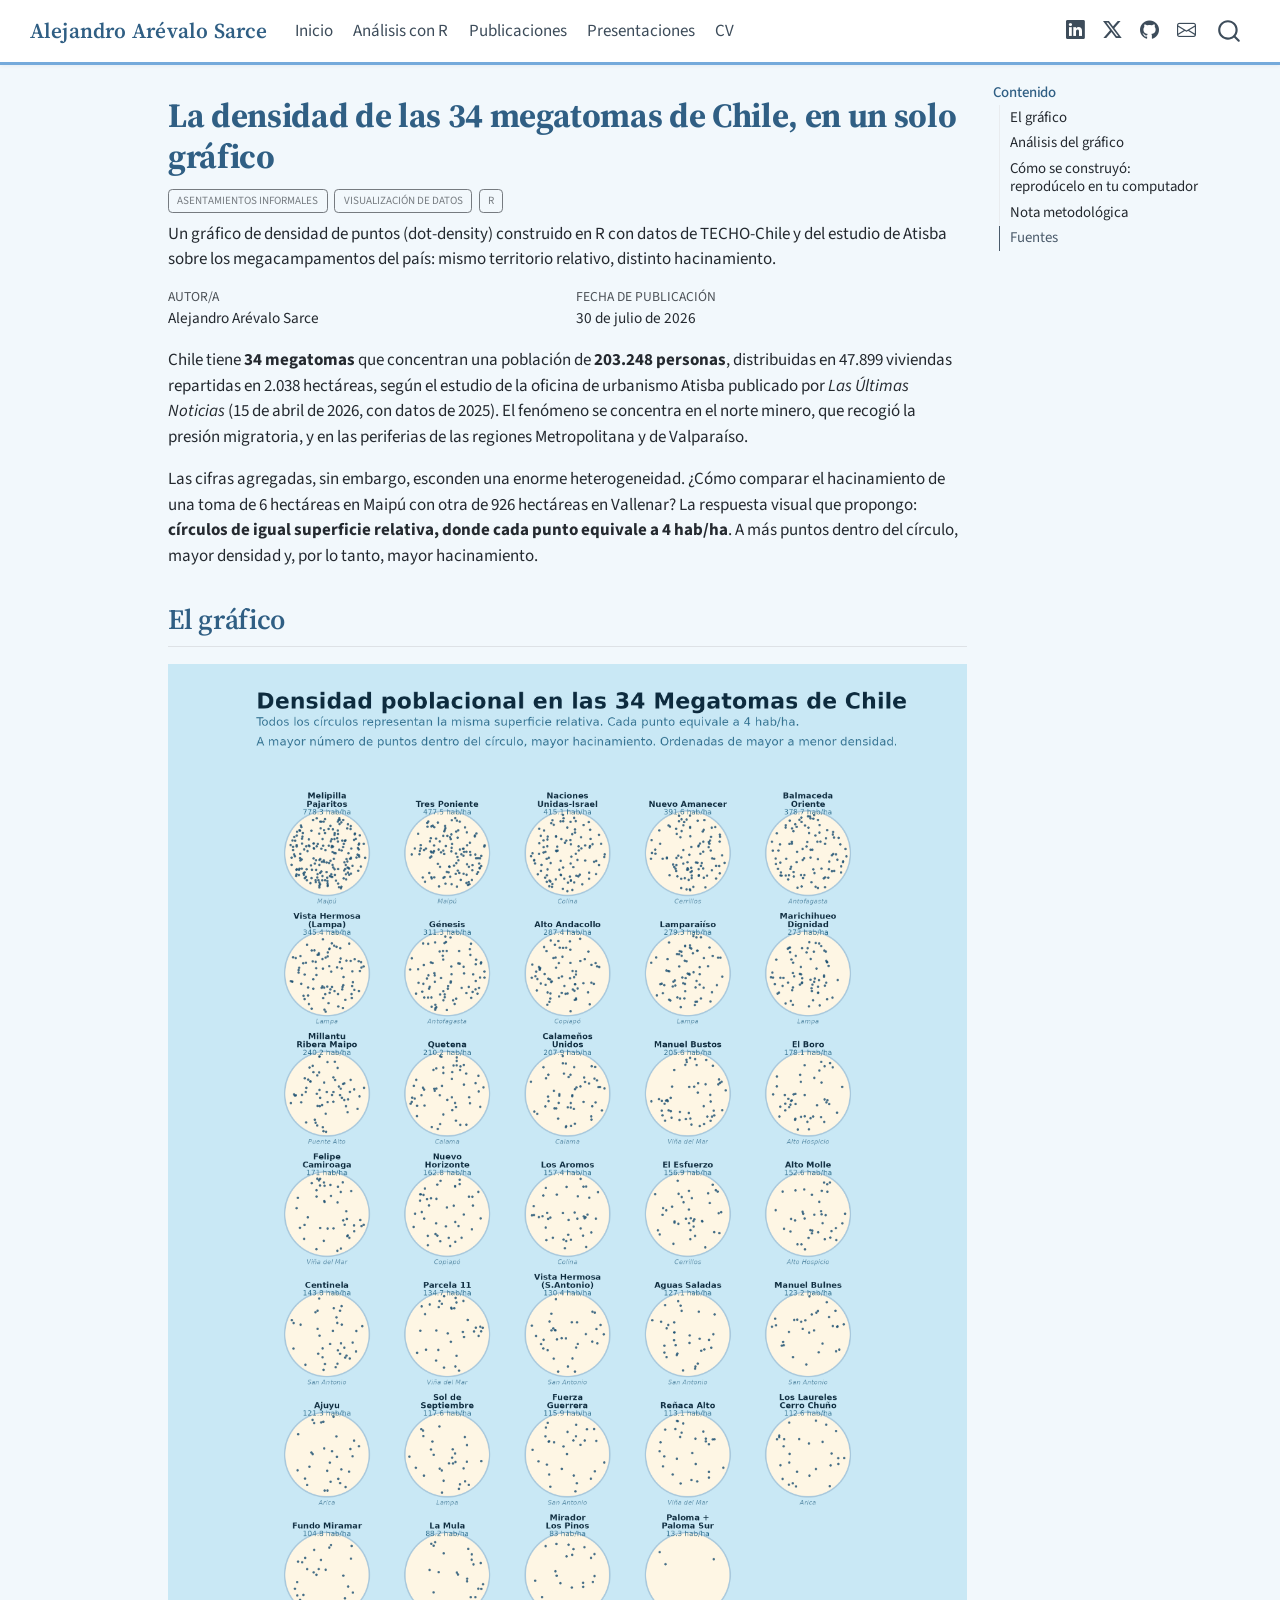
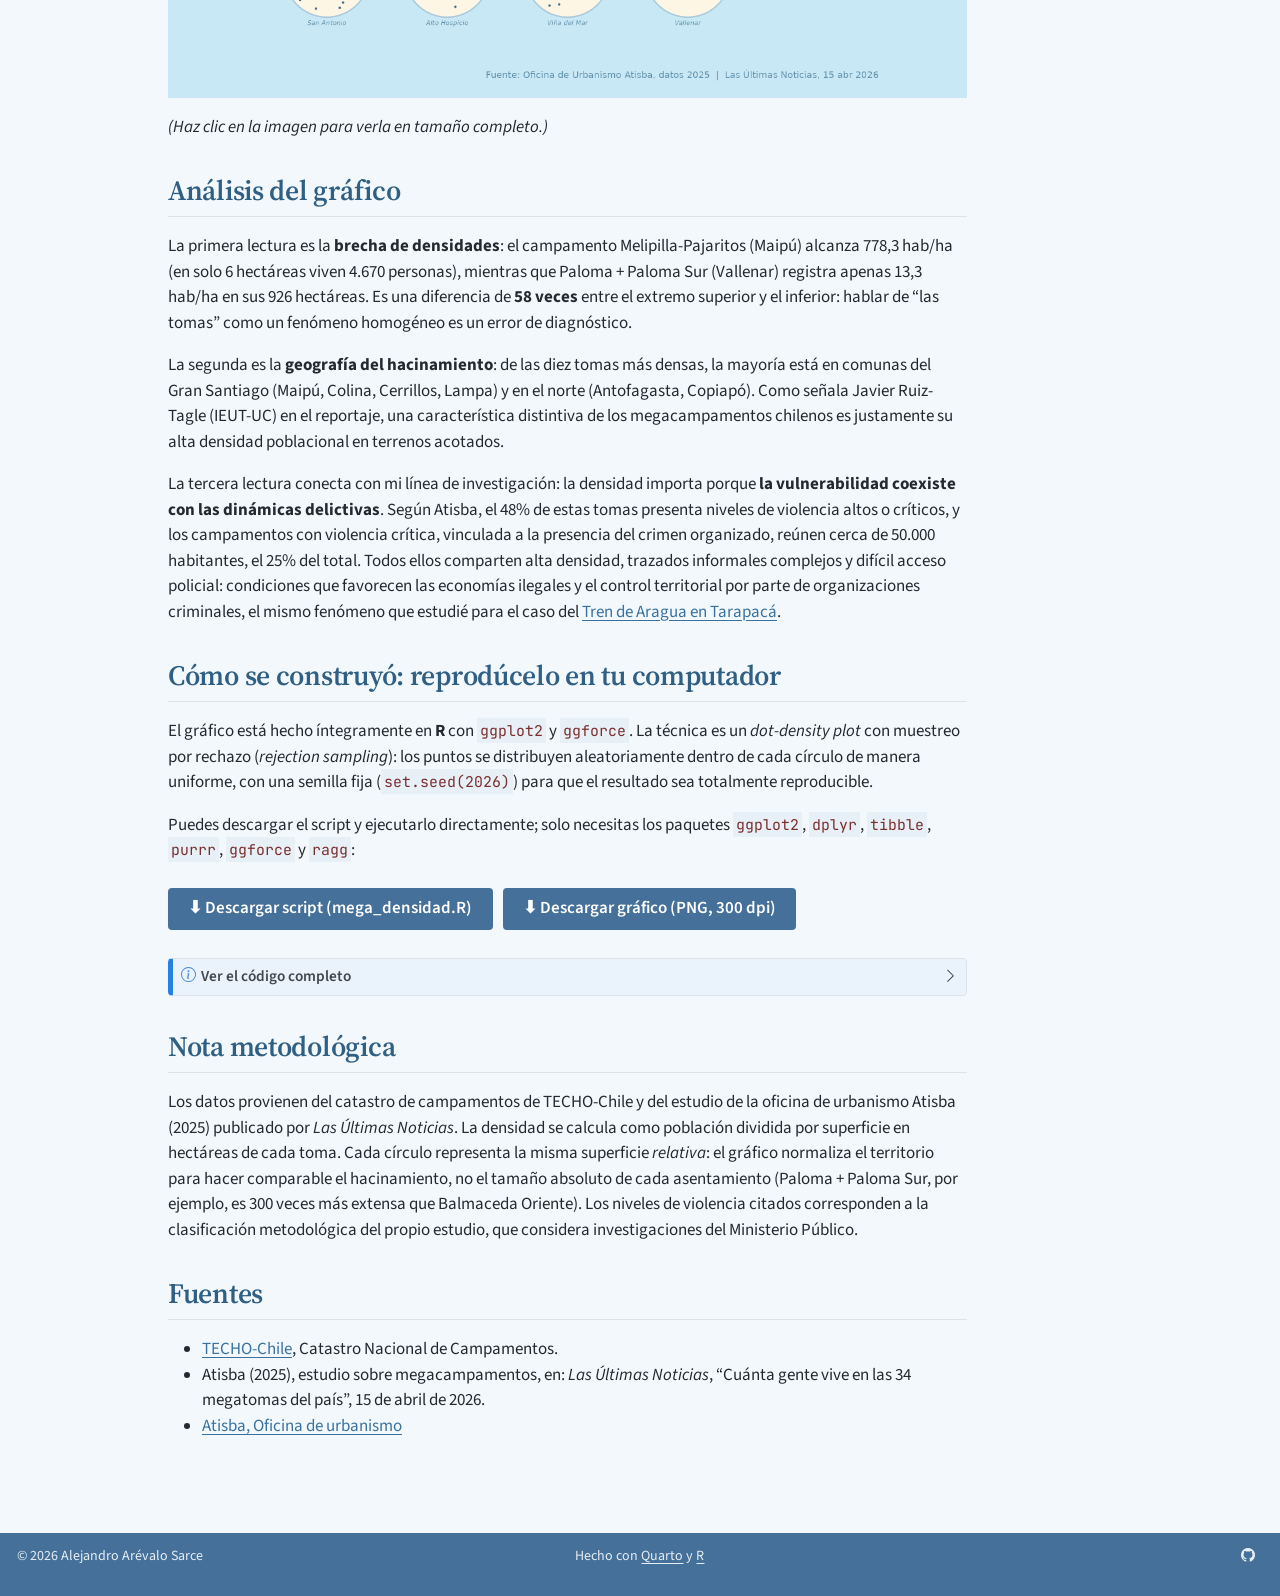
==== docs/posts/2026-07-31-megatomas-densidad/index.html @ c5bceea7 "Initial commit" ====
<!DOCTYPE html>
<html xmlns="http://www.w3.org/1999/xhtml" lang="es" xml:lang="es"><head>

<meta charset="utf-8">
<meta name="generator" content="quarto-1.10.18">

<meta name="viewport" content="width=device-width, initial-scale=1.0, user-scalable=yes">

<meta name="author" content="Alejandro Arévalo Sarce">
<meta name="description" content="Un gráfico de densidad de puntos (dot-density) construido en R con datos de TECHO-Chile y del estudio de Atisba sobre los megacampamentos del país: mismo territorio relativo, distinto hacinamiento.">

<title>La densidad de las 34 megatomas de Chile, en un solo gráfico – Alejandro Arévalo Sarce</title>
<style>
/* Default styles provided by pandoc.
** See https://pandoc.org/MANUAL.html#variables-for-html for config info.
*/
span.smallcaps{font-variant: small-caps;}
div.columns{display: flex; gap: 1.5em;}
div.column{flex: auto;}
@media screen {
div.columns{gap: min(4vw, 1.5em);}
div.column{overflow-x: auto;}
}
div.hanging-indent{margin-left: 1.5em; text-indent: -1.5em;}
ul.task-list{list-style: none;}
ul.task-list li input[type="checkbox"] {
  width: 0.8em;
  margin: 0 0.8em 0.2em -1em; /* quarto-specific, see https://github.com/quarto-dev/quarto-cli/issues/4556 */ 
  vertical-align: middle;
}
/* CSS for syntax highlighting */
html { -webkit-text-size-adjust: 100%; }
pre > code.sourceCode { white-space: pre; position: relative; }
pre > code.sourceCode > span { display: inline-block; line-height: 1.25; }
pre > code.sourceCode > span:empty { height: 1.2em; }
.sourceCode { overflow: visible; }
code.sourceCode > span { color: inherit; text-decoration: inherit; }
div.sourceCode { margin: 1em 0; }
pre.sourceCode { margin: 0; }
@media screen {
div.sourceCode { overflow: auto; }
}
@media print {
pre > code.sourceCode { white-space: pre-wrap; }
pre > code.sourceCode > span { text-indent: -5em; padding-left: 5em; }
}
pre.numberSource code
  { counter-reset: source-line 0; }
pre.numberSource code > span
  { position: relative; left: -4em; counter-increment: source-line; }
pre.numberSource code > span > a:first-child::before
  { content: counter(source-line);
    position: relative; left: -1em; text-align: right; vertical-align: baseline;
    border: none; display: inline-block;
    -webkit-touch-callout: none; -webkit-user-select: none;
    -khtml-user-select: none; -moz-user-select: none;
    -ms-user-select: none; user-select: none;
    padding: 0 4px; width: 4em;
  }
pre.numberSource { margin-left: 3em;  padding-left: 4px; }
div.sourceCode
  {   }
@media screen {
pre > code.sourceCode > span > a:first-child::before { text-decoration: underline; }
}
</style>


<script src="../../site_libs/quarto-nav/quarto-nav.js"></script>
<script src="../../site_libs/clipboard/clipboard.min.js"></script>
<script src="../../site_libs/quarto-search/autocomplete.umd.js"></script>
<script src="../../site_libs/quarto-search/fuse.min.js"></script>
<script src="../../site_libs/quarto-search/quarto-search.js"></script>
<meta name="quarto:offset" content="../../">
<link href="../../profile.png" rel="icon" type="image/png">
<script src="../../site_libs/quarto-html/quarto.js" type="module"></script>
<script src="../../site_libs/quarto-html/tabsets/tabsets.js" type="module"></script>
<script src="../../site_libs/quarto-html/popper.min.js"></script>
<script src="../../site_libs/quarto-html/tippy.umd.min.js"></script>
<script src="../../site_libs/quarto-html/anchor.min.js"></script>
<link href="../../site_libs/quarto-html/tippy.css" rel="stylesheet">
<link href="../../site_libs/quarto-html/quarto-syntax-highlighting-8b944df19906336b90874cc22da10239.css" rel="stylesheet" id="quarto-text-highlighting-styles">
<script src="../../site_libs/bootstrap/bootstrap.min.js"></script>
<link href="../../site_libs/bootstrap/bootstrap-icons.css" rel="stylesheet">
<link href="../../site_libs/bootstrap/bootstrap-7cc94fbbed8f642d326183e3fee0c364.min.css" rel="stylesheet" append-hash="true" id="quarto-bootstrap" data-mode="light">
<script id="quarto-search-options" type="application/json">{
  "location": "navbar",
  "copy-button": false,
  "collapse-after": 3,
  "panel-placement": "end",
  "type": "overlay",
  "limit": 50,
  "keyboard-shortcut": [
    "f",
    "/",
    "s"
  ],
  "show-item-context": false,
  "language": {
    "search-no-results-text": "No se han encontrado resultados",
    "search-matching-documents-text": "documentos encontrados",
    "search-copy-link-title": "Copiar el enlace en la búsqueda",
    "search-hide-matches-text": "Ocultar resultados adicionales",
    "search-more-match-text": "resultado adicional en este documento",
    "search-more-matches-text": "resultados adicionales en este documento",
    "search-clear-button-title": "Borrar",
    "search-text-placeholder": "",
    "search-detached-cancel-button-title": "Cancelar",
    "search-submit-button-title": "Enviar",
    "search-label": "Buscar"
  }
}</script>


</head>

<body class="nav-fixed quarto-light">

<div id="quarto-search-results"></div>
  <header id="quarto-header" class="headroom fixed-top">
    <nav class="navbar navbar-expand-lg " data-bs-theme="dark">
      <div class="navbar-container container-fluid">
      <div class="navbar-brand-container mx-auto">
    <a class="navbar-brand" href="../../index.html">
    <span class="navbar-title">Alejandro Arévalo Sarce</span>
    </a>
  </div>
            <div id="quarto-search" class="" title="Buscar"></div>
          <button class="navbar-toggler" type="button" data-bs-toggle="collapse" data-bs-target="#navbarCollapse" aria-controls="navbarCollapse" role="menu" aria-expanded="false" aria-label="Navegación de palanca" onclick="if (window.quartoToggleHeadroom) { window.quartoToggleHeadroom(); }">
  <span class="navbar-toggler-icon"></span>
</button>
          <div class="collapse navbar-collapse" id="navbarCollapse">
            <ul class="navbar-nav navbar-nav-scroll me-auto">
  <li class="nav-item">
    <a class="nav-link" href="../../index.html"> 
<span class="menu-text">Inicio</span></a>
  </li>  
  <li class="nav-item">
    <a class="nav-link" href="../../analisis.html"> 
<span class="menu-text">Análisis con R</span></a>
  </li>  
  <li class="nav-item">
    <a class="nav-link" href="../../publicaciones.html"> 
<span class="menu-text">Publicaciones</span></a>
  </li>  
  <li class="nav-item">
    <a class="nav-link" href="../../presentaciones.html"> 
<span class="menu-text">Presentaciones</span></a>
  </li>  
  <li class="nav-item">
    <a class="nav-link" href="../../cv.html"> 
<span class="menu-text">CV</span></a>
  </li>  
</ul>
            <ul class="navbar-nav navbar-nav-scroll ms-auto">
  <li class="nav-item compact">
    <a class="nav-link" href="https://www.linkedin.com/in/alejanosi/"> <i class="bi bi-linkedin" role="img" aria-label="LinkedIn">
</i> 
<span class="menu-text"></span></a>
  </li>  
  <li class="nav-item compact">
    <a class="nav-link" href="https://x.com/Alejanosi"> <i class="bi bi-twitter-x" role="img" aria-label="X">
</i> 
<span class="menu-text"></span></a>
  </li>  
  <li class="nav-item compact">
    <a class="nav-link" href="https://github.com/aarevalosarce"> <i class="bi bi-github" role="img" aria-label="GitHub">
</i> 
<span class="menu-text"></span></a>
  </li>  
  <li class="nav-item compact">
    <a class="nav-link" href="mailto:aarevalosarce@gmail.com"> <i class="bi bi-envelope" role="img" aria-label="Correo">
</i> 
<span class="menu-text"></span></a>
  </li>  
</ul>
          </div> <!-- /navcollapse -->
            <div class="quarto-navbar-tools">
</div>
      </div> <!-- /container-fluid -->
    </nav>
</header>
<!-- content -->
<div id="quarto-content" class="quarto-container page-columns page-rows-contents page-layout-article page-navbar">
<!-- sidebar -->
<!-- margin-sidebar -->
    <div id="quarto-margin-sidebar" class="sidebar margin-sidebar">
        <nav id="TOC" role="doc-toc" class="toc-active">
    <h2 id="toc-title">Contenido</h2>
   
  <ul>
  <li><a href="#el-gráfico" id="toc-el-gráfico" class="nav-link active" data-scroll-target="#el-gráfico">El gráfico</a></li>
  <li><a href="#análisis-del-gráfico" id="toc-análisis-del-gráfico" class="nav-link" data-scroll-target="#análisis-del-gráfico">Análisis del gráfico</a></li>
  <li><a href="#cómo-se-construyó-reprodúcelo-en-tu-computador" id="toc-cómo-se-construyó-reprodúcelo-en-tu-computador" class="nav-link" data-scroll-target="#cómo-se-construyó-reprodúcelo-en-tu-computador">Cómo se construyó: reprodúcelo en tu computador</a></li>
  <li><a href="#nota-metodológica" id="toc-nota-metodológica" class="nav-link" data-scroll-target="#nota-metodológica">Nota metodológica</a></li>
  <li><a href="#fuentes" id="toc-fuentes" class="nav-link" data-scroll-target="#fuentes">Fuentes</a></li>
  </ul>
</nav>
    </div>
<!-- main -->
<main class="content" id="quarto-document-content">

<header id="title-block-header" class="quarto-title-block default">
<div class="quarto-title">
<h1 class="title">La densidad de las 34 megatomas de Chile, en un solo gráfico</h1>
  <div class="quarto-categories">
    <div class="quarto-category">asentamientos informales</div>
    <div class="quarto-category">visualización de datos</div>
    <div class="quarto-category">R</div>
  </div>
  </div>

<div>
  <div class="description">
    Un gráfico de densidad de puntos (dot-density) construido en R con datos de TECHO-Chile y del estudio de Atisba sobre los megacampamentos del país: mismo territorio relativo, distinto hacinamiento.
  </div>
</div>


<div class="quarto-title-meta">

    <div>
    <div class="quarto-title-meta-heading">Autor/a</div>
    <div class="quarto-title-meta-contents">
             <p>Alejandro Arévalo Sarce </p>
          </div>
  </div>
    
    <div>
    <div class="quarto-title-meta-heading">Fecha de publicación</div>
    <div class="quarto-title-meta-contents">
      <p class="date">30 de julio de 2026</p>
    </div>
  </div>
  
    
  </div>
  


</header>


<p>Chile tiene <strong>34 megatomas</strong> que concentran una población de <strong>203.248 personas</strong>, distribuidas en 47.899 viviendas repartidas en 2.038 hectáreas, según el estudio de la oficina de urbanismo Atisba publicado por <em>Las Últimas Noticias</em> (15 de abril de 2026, con datos de 2025). El fenómeno se concentra en el norte minero, que recogió la presión migratoria, y en las periferias de las regiones Metropolitana y de Valparaíso.</p>
<p>Las cifras agregadas, sin embargo, esconden una enorme heterogeneidad. ¿Cómo comparar el hacinamiento de una toma de 6 hectáreas en Maipú con otra de 926 hectáreas en Vallenar? La respuesta visual que propongo: <strong>círculos de igual superficie relativa, donde cada punto equivale a 4 hab/ha</strong>. A más puntos dentro del círculo, mayor densidad y, por lo tanto, mayor hacinamiento.</p>
<section id="el-gráfico" class="level2">
<h2 class="anchored" data-anchor-id="el-gráfico">El gráfico</h2>
<p><a href="megatomas_densidad_uniforme.png"><img src="megatomas_densidad_uniforme.png" class="img-fluid" alt="Gráfico de densidad de puntos de las 34 megatomas de Chile, ordenadas de mayor a menor densidad poblacional"></a></p>
<p><em>(Haz clic en la imagen para verla en tamaño completo.)</em></p>
</section>
<section id="análisis-del-gráfico" class="level2">
<h2 class="anchored" data-anchor-id="análisis-del-gráfico">Análisis del gráfico</h2>
<p>La primera lectura es la <strong>brecha de densidades</strong>: el campamento Melipilla-Pajaritos (Maipú) alcanza 778,3 hab/ha (en solo 6 hectáreas viven 4.670 personas), mientras que Paloma + Paloma Sur (Vallenar) registra apenas 13,3 hab/ha en sus 926 hectáreas. Es una diferencia de <strong>58 veces</strong> entre el extremo superior y el inferior: hablar de “las tomas” como un fenómeno homogéneo es un error de diagnóstico.</p>
<p>La segunda es la <strong>geografía del hacinamiento</strong>: de las diez tomas más densas, la mayoría está en comunas del Gran Santiago (Maipú, Colina, Cerrillos, Lampa) y en el norte (Antofagasta, Copiapó). Como señala Javier Ruiz-Tagle (IEUT-UC) en el reportaje, una característica distintiva de los megacampamentos chilenos es justamente su alta densidad poblacional en terrenos acotados.</p>
<p>La tercera lectura conecta con mi línea de investigación: la densidad importa porque <strong>la vulnerabilidad coexiste con las dinámicas delictivas</strong>. Según Atisba, el 48% de estas tomas presenta niveles de violencia altos o críticos, y los campamentos con violencia crítica, vinculada a la presencia del crimen organizado, reúnen cerca de 50.000 habitantes, el 25% del total. Todos ellos comparten alta densidad, trazados informales complejos y difícil acceso policial: condiciones que favorecen las economías ilegales y el control territorial por parte de organizaciones criminales, el mismo fenómeno que estudié para el caso del <a href="../../publicaciones.html">Tren de Aragua en Tarapacá</a>.</p>
</section>
<section id="cómo-se-construyó-reprodúcelo-en-tu-computador" class="level2">
<h2 class="anchored" data-anchor-id="cómo-se-construyó-reprodúcelo-en-tu-computador">Cómo se construyó: reprodúcelo en tu computador</h2>
<p>El gráfico está hecho íntegramente en <strong>R</strong> con <code>ggplot2</code> y <code>ggforce</code>. La técnica es un <em>dot-density plot</em> con muestreo por rechazo (<em>rejection sampling</em>): los puntos se distribuyen aleatoriamente dentro de cada círculo de manera uniforme, con una semilla fija (<code>set.seed(2026)</code>) para que el resultado sea totalmente reproducible.</p>
<p>Puedes descargar el script y ejecutarlo directamente; solo necesitas los paquetes <code>ggplot2</code>, <code>dplyr</code>, <code>tibble</code>, <code>purrr</code>, <code>ggforce</code> y <code>ragg</code>:</p>
<p><a class="btn-descarga" href="mega_densidad.R" download="">⬇ Descargar script (mega_densidad.R)</a> <a class="btn-descarga" href="megatomas_densidad_uniforme.png" download="">⬇ Descargar gráfico (PNG, 300 dpi)</a></p>
<div class="callout callout-style-default callout-note callout-titled" title="Ver el código completo">
<div class="callout-header d-flex align-content-center collapsed" data-bs-toggle="collapse" data-bs-target=".callout-1-contents" aria-controls="callout-1" aria-expanded="false" aria-label="Toggle callout">
<div class="callout-icon-container">
<i class="callout-icon"></i>
</div>
<div class="callout-title-container flex-fill">
<span class="screen-reader-only">Nota</span>Ver el código completo
</div>
<div class="callout-btn-toggle d-inline-block border-0 py-1 ps-1 pe-0 float-end"><i class="callout-toggle"></i></div>
</div>
<div id="callout-1" class="callout-1-contents callout-collapse collapse">
<div class="callout-body-container callout-body">
<div class="code-copy-outer-scaffold"><div class="sourceCode" id="cb1"><pre class="sourceCode r code-with-copy"><code class="sourceCode r"><span id="cb1-1"><a href="#cb1-1" aria-hidden="true" tabindex="-1"></a><span class="fu">suppressPackageStartupMessages</span>({</span>
<span id="cb1-2"><a href="#cb1-2" aria-hidden="true" tabindex="-1"></a>  <span class="fu">library</span>(ggplot2)</span>
<span id="cb1-3"><a href="#cb1-3" aria-hidden="true" tabindex="-1"></a>  <span class="fu">library</span>(dplyr)</span>
<span id="cb1-4"><a href="#cb1-4" aria-hidden="true" tabindex="-1"></a>  <span class="fu">library</span>(tibble)</span>
<span id="cb1-5"><a href="#cb1-5" aria-hidden="true" tabindex="-1"></a>  <span class="fu">library</span>(purrr)</span>
<span id="cb1-6"><a href="#cb1-6" aria-hidden="true" tabindex="-1"></a>  <span class="fu">library</span>(ggforce)</span>
<span id="cb1-7"><a href="#cb1-7" aria-hidden="true" tabindex="-1"></a>  <span class="fu">library</span>(ragg)</span>
<span id="cb1-8"><a href="#cb1-8" aria-hidden="true" tabindex="-1"></a>})</span>
<span id="cb1-9"><a href="#cb1-9" aria-hidden="true" tabindex="-1"></a></span>
<span id="cb1-10"><a href="#cb1-10" aria-hidden="true" tabindex="-1"></a><span class="co"># ═══════════════════════════════════════════════════════════════</span></span>
<span id="cb1-11"><a href="#cb1-11" aria-hidden="true" tabindex="-1"></a><span class="co">#  DATOS</span></span>
<span id="cb1-12"><a href="#cb1-12" aria-hidden="true" tabindex="-1"></a><span class="co"># ═══════════════════════════════════════════════════════════════</span></span>
<span id="cb1-13"><a href="#cb1-13" aria-hidden="true" tabindex="-1"></a>tomas <span class="ot">&lt;-</span> <span class="fu">tibble</span>(</span>
<span id="cb1-14"><a href="#cb1-14" aria-hidden="true" tabindex="-1"></a>  <span class="at">toma =</span> <span class="fu">c</span>(</span>
<span id="cb1-15"><a href="#cb1-15" aria-hidden="true" tabindex="-1"></a>    <span class="st">"Los Laureles</span><span class="sc">\n</span><span class="st">Cerro Chuño"</span>, <span class="st">"Ajuyu"</span>,</span>
<span id="cb1-16"><a href="#cb1-16" aria-hidden="true" tabindex="-1"></a>    <span class="st">"Alto Molle"</span>, <span class="st">"La Mula"</span>, <span class="st">"El Boro"</span>,</span>
<span id="cb1-17"><a href="#cb1-17" aria-hidden="true" tabindex="-1"></a>    <span class="st">"Génesis"</span>, <span class="st">"Balmaceda</span><span class="sc">\n</span><span class="st">Oriente"</span>,</span>
<span id="cb1-18"><a href="#cb1-18" aria-hidden="true" tabindex="-1"></a>    <span class="st">"Quetena"</span>, <span class="st">"Calameños</span><span class="sc">\n</span><span class="st">Unidos"</span>,</span>
<span id="cb1-19"><a href="#cb1-19" aria-hidden="true" tabindex="-1"></a>    <span class="st">"Alto Andacollo"</span>, <span class="st">"Nuevo</span><span class="sc">\n</span><span class="st">Horizonte"</span>,</span>
<span id="cb1-20"><a href="#cb1-20" aria-hidden="true" tabindex="-1"></a>    <span class="st">"Paloma +</span><span class="sc">\n</span><span class="st">Paloma Sur"</span>,</span>
<span id="cb1-21"><a href="#cb1-21" aria-hidden="true" tabindex="-1"></a>    <span class="st">"Centinela"</span>, <span class="st">"Aguas Saladas"</span>, <span class="st">"Fuerza</span><span class="sc">\n</span><span class="st">Guerrera"</span>,</span>
<span id="cb1-22"><a href="#cb1-22" aria-hidden="true" tabindex="-1"></a>    <span class="st">"Manuel Bulnes"</span>, <span class="st">"Vista Hermosa</span><span class="sc">\n</span><span class="st">(S.Antonio)"</span>, <span class="st">"Fundo Miramar"</span>,</span>
<span id="cb1-23"><a href="#cb1-23" aria-hidden="true" tabindex="-1"></a>    <span class="st">"Nuevo Amanecer"</span>, <span class="st">"El Esfuerzo"</span>,</span>
<span id="cb1-24"><a href="#cb1-24" aria-hidden="true" tabindex="-1"></a>    <span class="st">"Naciones</span><span class="sc">\n</span><span class="st">Unidas-Israel"</span>, <span class="st">"Los Aromos"</span>,</span>
<span id="cb1-25"><a href="#cb1-25" aria-hidden="true" tabindex="-1"></a>    <span class="st">"Marichihueo</span><span class="sc">\n</span><span class="st">Dignidad"</span>, <span class="st">"Sol de</span><span class="sc">\n</span><span class="st">Septiembre"</span>,</span>
<span id="cb1-26"><a href="#cb1-26" aria-hidden="true" tabindex="-1"></a>    <span class="st">"Lamparaiíso"</span>, <span class="st">"Vista Hermosa</span><span class="sc">\n</span><span class="st">(Lampa)"</span>,</span>
<span id="cb1-27"><a href="#cb1-27" aria-hidden="true" tabindex="-1"></a>    <span class="st">"Melipilla</span><span class="sc">\n</span><span class="st">Pajaritos"</span>, <span class="st">"Tres Poniente"</span>,</span>
<span id="cb1-28"><a href="#cb1-28" aria-hidden="true" tabindex="-1"></a>    <span class="st">"Millantu</span><span class="sc">\n</span><span class="st">Ribera Maipo"</span>,</span>
<span id="cb1-29"><a href="#cb1-29" aria-hidden="true" tabindex="-1"></a>    <span class="st">"Manuel Bustos"</span>, <span class="st">"Felipe</span><span class="sc">\n</span><span class="st">Camiroaga"</span>,</span>
<span id="cb1-30"><a href="#cb1-30" aria-hidden="true" tabindex="-1"></a>    <span class="st">"Reñaca Alto"</span>, <span class="st">"Parcela 11"</span>, <span class="st">"Mirador</span><span class="sc">\n</span><span class="st">Los Pinos"</span></span>
<span id="cb1-31"><a href="#cb1-31" aria-hidden="true" tabindex="-1"></a>  ),</span>
<span id="cb1-32"><a href="#cb1-32" aria-hidden="true" tabindex="-1"></a>  <span class="at">comuna =</span> <span class="fu">c</span>(</span>
<span id="cb1-33"><a href="#cb1-33" aria-hidden="true" tabindex="-1"></a>    <span class="st">"Arica"</span>,<span class="st">"Arica"</span>,</span>
<span id="cb1-34"><a href="#cb1-34" aria-hidden="true" tabindex="-1"></a>    <span class="st">"Alto Hospicio"</span>,<span class="st">"Alto Hospicio"</span>,<span class="st">"Alto Hospicio"</span>,</span>
<span id="cb1-35"><a href="#cb1-35" aria-hidden="true" tabindex="-1"></a>    <span class="st">"Antofagasta"</span>,<span class="st">"Antofagasta"</span>,</span>
<span id="cb1-36"><a href="#cb1-36" aria-hidden="true" tabindex="-1"></a>    <span class="st">"Calama"</span>,<span class="st">"Calama"</span>,</span>
<span id="cb1-37"><a href="#cb1-37" aria-hidden="true" tabindex="-1"></a>    <span class="st">"Copiapó"</span>,<span class="st">"Copiapó"</span>,</span>
<span id="cb1-38"><a href="#cb1-38" aria-hidden="true" tabindex="-1"></a>    <span class="st">"Vallenar"</span>,</span>
<span id="cb1-39"><a href="#cb1-39" aria-hidden="true" tabindex="-1"></a>    <span class="st">"San Antonio"</span>,<span class="st">"San Antonio"</span>,<span class="st">"San Antonio"</span>,</span>
<span id="cb1-40"><a href="#cb1-40" aria-hidden="true" tabindex="-1"></a>    <span class="st">"San Antonio"</span>,<span class="st">"San Antonio"</span>,<span class="st">"San Antonio"</span>,</span>
<span id="cb1-41"><a href="#cb1-41" aria-hidden="true" tabindex="-1"></a>    <span class="st">"Cerrillos"</span>,<span class="st">"Cerrillos"</span>,</span>
<span id="cb1-42"><a href="#cb1-42" aria-hidden="true" tabindex="-1"></a>    <span class="st">"Colina"</span>,<span class="st">"Colina"</span>,</span>
<span id="cb1-43"><a href="#cb1-43" aria-hidden="true" tabindex="-1"></a>    <span class="st">"Lampa"</span>,<span class="st">"Lampa"</span>,<span class="st">"Lampa"</span>,<span class="st">"Lampa"</span>,</span>
<span id="cb1-44"><a href="#cb1-44" aria-hidden="true" tabindex="-1"></a>    <span class="st">"Maipú"</span>,<span class="st">"Maipú"</span>,</span>
<span id="cb1-45"><a href="#cb1-45" aria-hidden="true" tabindex="-1"></a>    <span class="st">"Puente Alto"</span>,</span>
<span id="cb1-46"><a href="#cb1-46" aria-hidden="true" tabindex="-1"></a>    <span class="st">"Viña del Mar"</span>,<span class="st">"Viña del Mar"</span>,</span>
<span id="cb1-47"><a href="#cb1-47" aria-hidden="true" tabindex="-1"></a>    <span class="st">"Viña del Mar"</span>,<span class="st">"Viña del Mar"</span>,<span class="st">"Viña del Mar"</span></span>
<span id="cb1-48"><a href="#cb1-48" aria-hidden="true" tabindex="-1"></a>  ),</span>
<span id="cb1-49"><a href="#cb1-49" aria-hidden="true" tabindex="-1"></a>  <span class="at">superficie_ha =</span> <span class="fu">c</span>(</span>
<span id="cb1-50"><a href="#cb1-50" aria-hidden="true" tabindex="-1"></a>    <span class="dv">59</span>,<span class="dv">46</span>,<span class="dv">129</span>,<span class="dv">85</span>,<span class="dv">80</span>,<span class="dv">6</span>,<span class="dv">3</span>,<span class="dv">18</span>,<span class="dv">13</span>,<span class="dv">47</span>,<span class="dv">15</span>,<span class="dv">926</span>,</span>
<span id="cb1-51"><a href="#cb1-51" aria-hidden="true" tabindex="-1"></a>    <span class="dv">73</span>,<span class="dv">35</span>,<span class="dv">9</span>,<span class="dv">15</span>,<span class="dv">42</span>,<span class="dv">55</span>,<span class="dv">20</span>,<span class="dv">15</span>,<span class="dv">17</span>,<span class="dv">19</span>,</span>
<span id="cb1-52"><a href="#cb1-52" aria-hidden="true" tabindex="-1"></a>    <span class="dv">30</span>,<span class="dv">62</span>,<span class="dv">20</span>,<span class="dv">12</span>,<span class="dv">6</span>,<span class="dv">6</span>,<span class="dv">42</span>,</span>
<span id="cb1-53"><a href="#cb1-53" aria-hidden="true" tabindex="-1"></a>    <span class="dv">37</span>,<span class="dv">25</span>,<span class="dv">27</span>,<span class="dv">22</span>,<span class="dv">22</span></span>
<span id="cb1-54"><a href="#cb1-54" aria-hidden="true" tabindex="-1"></a>  ),</span>
<span id="cb1-55"><a href="#cb1-55" aria-hidden="true" tabindex="-1"></a>  <span class="at">poblacion =</span> <span class="fu">c</span>(</span>
<span id="cb1-56"><a href="#cb1-56" aria-hidden="true" tabindex="-1"></a>    <span class="dv">6646</span>,<span class="dv">5581</span>,<span class="dv">19681</span>,<span class="dv">7497</span>,<span class="dv">14247</span>,<span class="dv">1868</span>,<span class="dv">1136</span>,<span class="dv">3784</span>,<span class="dv">2703</span>,<span class="dv">13506</span>,<span class="dv">2442</span>,<span class="dv">12287</span>,</span>
<span id="cb1-57"><a href="#cb1-57" aria-hidden="true" tabindex="-1"></a>    <span class="dv">10496</span>,<span class="dv">4448</span>,<span class="dv">1043</span>,<span class="dv">1848</span>,<span class="dv">5478</span>,<span class="dv">5762</span>,<span class="dv">7833</span>,<span class="dv">2354</span>,<span class="dv">7056</span>,<span class="dv">2990</span>,</span>
<span id="cb1-58"><a href="#cb1-58" aria-hidden="true" tabindex="-1"></a>    <span class="dv">8189</span>,<span class="dv">7291</span>,<span class="dv">5586</span>,<span class="dv">4145</span>,<span class="dv">4670</span>,<span class="dv">2865</span>,<span class="dv">10089</span>,</span>
<span id="cb1-59"><a href="#cb1-59" aria-hidden="true" tabindex="-1"></a>    <span class="dv">7608</span>,<span class="dv">4275</span>,<span class="dv">3054</span>,<span class="dv">2963</span>,<span class="dv">1827</span></span>
<span id="cb1-60"><a href="#cb1-60" aria-hidden="true" tabindex="-1"></a>  )</span>
<span id="cb1-61"><a href="#cb1-61" aria-hidden="true" tabindex="-1"></a>)</span>
<span id="cb1-62"><a href="#cb1-62" aria-hidden="true" tabindex="-1"></a></span>
<span id="cb1-63"><a href="#cb1-63" aria-hidden="true" tabindex="-1"></a><span class="co"># ═══════════════════════════════════════════════════════════════</span></span>
<span id="cb1-64"><a href="#cb1-64" aria-hidden="true" tabindex="-1"></a><span class="co">#  CÁLCULOS</span></span>
<span id="cb1-65"><a href="#cb1-65" aria-hidden="true" tabindex="-1"></a><span class="co">#  Todos los círculos tienen el MISMO radio (R_FIXED).</span></span>
<span id="cb1-66"><a href="#cb1-66" aria-hidden="true" tabindex="-1"></a><span class="co">#  Los puntos dentro codifican la densidad: 1 punto = SCALE hab/ha</span></span>
<span id="cb1-67"><a href="#cb1-67" aria-hidden="true" tabindex="-1"></a><span class="co"># ═══════════════════════════════════════════════════════════════</span></span>
<span id="cb1-68"><a href="#cb1-68" aria-hidden="true" tabindex="-1"></a>R_FIXED  <span class="ot">&lt;-</span> <span class="fl">3.8</span>    <span class="co"># radio idéntico para todas las tomas</span></span>
<span id="cb1-69"><a href="#cb1-69" aria-hidden="true" tabindex="-1"></a>SPACING  <span class="ot">&lt;-</span> <span class="fl">10.8</span>   <span class="co"># separación entre centros</span></span>
<span id="cb1-70"><a href="#cb1-70" aria-hidden="true" tabindex="-1"></a>N_COLS   <span class="ot">&lt;-</span> <span class="dv">5</span></span>
<span id="cb1-71"><a href="#cb1-71" aria-hidden="true" tabindex="-1"></a>SCALE    <span class="ot">&lt;-</span> <span class="dv">4</span>      <span class="co"># 1 punto = 4 hab/ha  → máx ~95 puntos, mín ~3</span></span>
<span id="cb1-72"><a href="#cb1-72" aria-hidden="true" tabindex="-1"></a></span>
<span id="cb1-73"><a href="#cb1-73" aria-hidden="true" tabindex="-1"></a>tomas <span class="ot">&lt;-</span> tomas <span class="sc">%&gt;%</span></span>
<span id="cb1-74"><a href="#cb1-74" aria-hidden="true" tabindex="-1"></a>  <span class="fu">mutate</span>(</span>
<span id="cb1-75"><a href="#cb1-75" aria-hidden="true" tabindex="-1"></a>    <span class="at">densidad =</span> <span class="fu">round</span>(poblacion <span class="sc">/</span> superficie_ha, <span class="dv">1</span>),</span>
<span id="cb1-76"><a href="#cb1-76" aria-hidden="true" tabindex="-1"></a>    <span class="at">n_dots   =</span> <span class="fu">pmax</span>(<span class="dv">1</span>L, <span class="fu">round</span>(densidad <span class="sc">/</span> SCALE))</span>
<span id="cb1-77"><a href="#cb1-77" aria-hidden="true" tabindex="-1"></a>  ) <span class="sc">%&gt;%</span></span>
<span id="cb1-78"><a href="#cb1-78" aria-hidden="true" tabindex="-1"></a>  <span class="fu">arrange</span>(<span class="fu">desc</span>(densidad)) <span class="sc">%&gt;%</span></span>
<span id="cb1-79"><a href="#cb1-79" aria-hidden="true" tabindex="-1"></a>  <span class="fu">mutate</span>(</span>
<span id="cb1-80"><a href="#cb1-80" aria-hidden="true" tabindex="-1"></a>    <span class="at">idx =</span> <span class="fu">row_number</span>() <span class="sc">-</span> <span class="dv">1</span>L,</span>
<span id="cb1-81"><a href="#cb1-81" aria-hidden="true" tabindex="-1"></a>    <span class="at">cx  =</span> (idx <span class="sc">%%</span> N_COLS) <span class="sc">*</span> SPACING,</span>
<span id="cb1-82"><a href="#cb1-82" aria-hidden="true" tabindex="-1"></a>    <span class="at">cy  =</span> <span class="sc">-</span>(idx <span class="sc">%/%</span> N_COLS) <span class="sc">*</span> SPACING</span>
<span id="cb1-83"><a href="#cb1-83" aria-hidden="true" tabindex="-1"></a>  )</span>
<span id="cb1-84"><a href="#cb1-84" aria-hidden="true" tabindex="-1"></a></span>
<span id="cb1-85"><a href="#cb1-85" aria-hidden="true" tabindex="-1"></a><span class="co"># ═══════════════════════════════════════════════════════════════</span></span>
<span id="cb1-86"><a href="#cb1-86" aria-hidden="true" tabindex="-1"></a><span class="co">#  PUNTOS - rejection sampling uniforme</span></span>
<span id="cb1-87"><a href="#cb1-87" aria-hidden="true" tabindex="-1"></a><span class="co"># ═══════════════════════════════════════════════════════════════</span></span>
<span id="cb1-88"><a href="#cb1-88" aria-hidden="true" tabindex="-1"></a><span class="fu">set.seed</span>(<span class="dv">2026</span>)</span>
<span id="cb1-89"><a href="#cb1-89" aria-hidden="true" tabindex="-1"></a></span>
<span id="cb1-90"><a href="#cb1-90" aria-hidden="true" tabindex="-1"></a>pts_circulo <span class="ot">&lt;-</span> <span class="cf">function</span>(n, cx, cy, r, <span class="at">shrink =</span> <span class="fl">0.91</span>) {</span>
<span id="cb1-91"><a href="#cb1-91" aria-hidden="true" tabindex="-1"></a>  buf <span class="ot">&lt;-</span> <span class="fu">matrix</span>(<span class="at">nrow =</span> <span class="dv">0</span>L, <span class="at">ncol =</span> <span class="dv">2</span>)</span>
<span id="cb1-92"><a href="#cb1-92" aria-hidden="true" tabindex="-1"></a>  lim <span class="ot">&lt;-</span> r <span class="sc">*</span> shrink</span>
<span id="cb1-93"><a href="#cb1-93" aria-hidden="true" tabindex="-1"></a>  <span class="cf">while</span> (<span class="fu">nrow</span>(buf) <span class="sc">&lt;</span> n) {</span>
<span id="cb1-94"><a href="#cb1-94" aria-hidden="true" tabindex="-1"></a>    px <span class="ot">&lt;-</span> <span class="fu">runif</span>(n <span class="sc">*</span> <span class="dv">6</span>L, cx <span class="sc">-</span> r, cx <span class="sc">+</span> r)</span>
<span id="cb1-95"><a href="#cb1-95" aria-hidden="true" tabindex="-1"></a>    py <span class="ot">&lt;-</span> <span class="fu">runif</span>(n <span class="sc">*</span> <span class="dv">6</span>L, cy <span class="sc">-</span> r, cy <span class="sc">+</span> r)</span>
<span id="cb1-96"><a href="#cb1-96" aria-hidden="true" tabindex="-1"></a>    ok <span class="ot">&lt;-</span> (px <span class="sc">-</span> cx)<span class="sc">^</span><span class="dv">2</span> <span class="sc">+</span> (py <span class="sc">-</span> cy)<span class="sc">^</span><span class="dv">2</span> <span class="sc">&lt;=</span> lim<span class="sc">^</span><span class="dv">2</span></span>
<span id="cb1-97"><a href="#cb1-97" aria-hidden="true" tabindex="-1"></a>    buf <span class="ot">&lt;-</span> <span class="fu">rbind</span>(buf, <span class="fu">cbind</span>(px[ok], py[ok]))</span>
<span id="cb1-98"><a href="#cb1-98" aria-hidden="true" tabindex="-1"></a>  }</span>
<span id="cb1-99"><a href="#cb1-99" aria-hidden="true" tabindex="-1"></a>  df        <span class="ot">&lt;-</span> <span class="fu">as.data.frame</span>(buf[<span class="fu">seq_len</span>(n), ])</span>
<span id="cb1-100"><a href="#cb1-100" aria-hidden="true" tabindex="-1"></a>  <span class="fu">names</span>(df) <span class="ot">&lt;-</span> <span class="fu">c</span>(<span class="st">"x"</span>, <span class="st">"y"</span>)</span>
<span id="cb1-101"><a href="#cb1-101" aria-hidden="true" tabindex="-1"></a>  df</span>
<span id="cb1-102"><a href="#cb1-102" aria-hidden="true" tabindex="-1"></a>}</span>
<span id="cb1-103"><a href="#cb1-103" aria-hidden="true" tabindex="-1"></a></span>
<span id="cb1-104"><a href="#cb1-104" aria-hidden="true" tabindex="-1"></a>dots <span class="ot">&lt;-</span> <span class="fu">map_dfr</span>(<span class="fu">seq_len</span>(<span class="fu">nrow</span>(tomas)), <span class="cf">function</span>(i) {</span>
<span id="cb1-105"><a href="#cb1-105" aria-hidden="true" tabindex="-1"></a>  row <span class="ot">&lt;-</span> tomas[i, ]</span>
<span id="cb1-106"><a href="#cb1-106" aria-hidden="true" tabindex="-1"></a>  df  <span class="ot">&lt;-</span> <span class="fu">pts_circulo</span>(row<span class="sc">$</span>n_dots, row<span class="sc">$</span>cx, row<span class="sc">$</span>cy, R_FIXED)</span>
<span id="cb1-107"><a href="#cb1-107" aria-hidden="true" tabindex="-1"></a>  df<span class="sc">$</span>toma     <span class="ot">&lt;-</span> row<span class="sc">$</span>toma</span>
<span id="cb1-108"><a href="#cb1-108" aria-hidden="true" tabindex="-1"></a>  df<span class="sc">$</span>densidad <span class="ot">&lt;-</span> row<span class="sc">$</span>densidad</span>
<span id="cb1-109"><a href="#cb1-109" aria-hidden="true" tabindex="-1"></a>  df</span>
<span id="cb1-110"><a href="#cb1-110" aria-hidden="true" tabindex="-1"></a>})</span>
<span id="cb1-111"><a href="#cb1-111" aria-hidden="true" tabindex="-1"></a></span>
<span id="cb1-112"><a href="#cb1-112" aria-hidden="true" tabindex="-1"></a><span class="co"># ═══════════════════════════════════════════════════════════════</span></span>
<span id="cb1-113"><a href="#cb1-113" aria-hidden="true" tabindex="-1"></a><span class="co">#  PALETA</span></span>
<span id="cb1-114"><a href="#cb1-114" aria-hidden="true" tabindex="-1"></a><span class="co"># ═══════════════════════════════════════════════════════════════</span></span>
<span id="cb1-115"><a href="#cb1-115" aria-hidden="true" tabindex="-1"></a>BG_COLOR    <span class="ot">&lt;-</span> <span class="st">"#C9E8F5"</span></span>
<span id="cb1-116"><a href="#cb1-116" aria-hidden="true" tabindex="-1"></a>CIRCLE_FILL <span class="ot">&lt;-</span> <span class="st">"#FEF6E4"</span></span>
<span id="cb1-117"><a href="#cb1-117" aria-hidden="true" tabindex="-1"></a>CIRCLE_EDGE <span class="ot">&lt;-</span> <span class="st">"#A8C8DC"</span></span>
<span id="cb1-118"><a href="#cb1-118" aria-hidden="true" tabindex="-1"></a>DOT_COLOR   <span class="ot">&lt;-</span> <span class="st">"#1B4F72"</span></span>
<span id="cb1-119"><a href="#cb1-119" aria-hidden="true" tabindex="-1"></a>TITLE_COLOR <span class="ot">&lt;-</span> <span class="st">"#0D2B3E"</span></span>
<span id="cb1-120"><a href="#cb1-120" aria-hidden="true" tabindex="-1"></a>SUB_COLOR   <span class="ot">&lt;-</span> <span class="st">"#2E6E8E"</span></span>
<span id="cb1-121"><a href="#cb1-121" aria-hidden="true" tabindex="-1"></a>META_COLOR  <span class="ot">&lt;-</span> <span class="st">"#5A8DA8"</span></span>
<span id="cb1-122"><a href="#cb1-122" aria-hidden="true" tabindex="-1"></a></span>
<span id="cb1-123"><a href="#cb1-123" aria-hidden="true" tabindex="-1"></a><span class="co"># ═══════════════════════════════════════════════════════════════</span></span>
<span id="cb1-124"><a href="#cb1-124" aria-hidden="true" tabindex="-1"></a><span class="co">#  GRÁFICO</span></span>
<span id="cb1-125"><a href="#cb1-125" aria-hidden="true" tabindex="-1"></a><span class="co"># ═══════════════════════════════════════════════════════════════</span></span>
<span id="cb1-126"><a href="#cb1-126" aria-hidden="true" tabindex="-1"></a>p <span class="ot">&lt;-</span> <span class="fu">ggplot</span>() <span class="sc">+</span></span>
<span id="cb1-127"><a href="#cb1-127" aria-hidden="true" tabindex="-1"></a>  <span class="fu">geom_circle</span>(</span>
<span id="cb1-128"><a href="#cb1-128" aria-hidden="true" tabindex="-1"></a>    <span class="at">data =</span> tomas,</span>
<span id="cb1-129"><a href="#cb1-129" aria-hidden="true" tabindex="-1"></a>    <span class="fu">aes</span>(<span class="at">x0 =</span> cx, <span class="at">y0 =</span> cy, <span class="at">r =</span> R_FIXED),</span>
<span id="cb1-130"><a href="#cb1-130" aria-hidden="true" tabindex="-1"></a>    <span class="at">fill  =</span> CIRCLE_FILL,</span>
<span id="cb1-131"><a href="#cb1-131" aria-hidden="true" tabindex="-1"></a>    <span class="at">color =</span> CIRCLE_EDGE,</span>
<span id="cb1-132"><a href="#cb1-132" aria-hidden="true" tabindex="-1"></a>    <span class="at">size  =</span> <span class="fl">0.32</span></span>
<span id="cb1-133"><a href="#cb1-133" aria-hidden="true" tabindex="-1"></a>  ) <span class="sc">+</span></span>
<span id="cb1-134"><a href="#cb1-134" aria-hidden="true" tabindex="-1"></a>  <span class="fu">geom_point</span>(</span>
<span id="cb1-135"><a href="#cb1-135" aria-hidden="true" tabindex="-1"></a>    <span class="at">data  =</span> dots,</span>
<span id="cb1-136"><a href="#cb1-136" aria-hidden="true" tabindex="-1"></a>    <span class="fu">aes</span>(<span class="at">x =</span> x, <span class="at">y =</span> y),</span>
<span id="cb1-137"><a href="#cb1-137" aria-hidden="true" tabindex="-1"></a>    <span class="at">color =</span> DOT_COLOR,</span>
<span id="cb1-138"><a href="#cb1-138" aria-hidden="true" tabindex="-1"></a>    <span class="at">size  =</span> <span class="fl">0.55</span>, <span class="at">alpha =</span> <span class="fl">0.82</span>, <span class="at">shape =</span> <span class="dv">16</span></span>
<span id="cb1-139"><a href="#cb1-139" aria-hidden="true" tabindex="-1"></a>  ) <span class="sc">+</span></span>
<span id="cb1-140"><a href="#cb1-140" aria-hidden="true" tabindex="-1"></a>  <span class="fu">geom_text</span>(</span>
<span id="cb1-141"><a href="#cb1-141" aria-hidden="true" tabindex="-1"></a>    <span class="at">data      =</span> tomas,</span>
<span id="cb1-142"><a href="#cb1-142" aria-hidden="true" tabindex="-1"></a>    <span class="fu">aes</span>(<span class="at">x =</span> cx, <span class="at">y =</span> cy <span class="sc">+</span> R_FIXED <span class="sc">+</span> <span class="fl">0.36</span>, <span class="at">label =</span> toma),</span>
<span id="cb1-143"><a href="#cb1-143" aria-hidden="true" tabindex="-1"></a>    <span class="at">color     =</span> TITLE_COLOR,</span>
<span id="cb1-144"><a href="#cb1-144" aria-hidden="true" tabindex="-1"></a>    <span class="at">size      =</span> <span class="fl">2.2</span>, <span class="at">vjust =</span> <span class="dv">0</span>, <span class="at">fontface =</span> <span class="st">"bold"</span>,</span>
<span id="cb1-145"><a href="#cb1-145" aria-hidden="true" tabindex="-1"></a>    <span class="at">lineheight =</span> <span class="fl">0.84</span></span>
<span id="cb1-146"><a href="#cb1-146" aria-hidden="true" tabindex="-1"></a>  ) <span class="sc">+</span></span>
<span id="cb1-147"><a href="#cb1-147" aria-hidden="true" tabindex="-1"></a>  <span class="fu">geom_text</span>(</span>
<span id="cb1-148"><a href="#cb1-148" aria-hidden="true" tabindex="-1"></a>    <span class="at">data  =</span> tomas,</span>
<span id="cb1-149"><a href="#cb1-149" aria-hidden="true" tabindex="-1"></a>    <span class="fu">aes</span>(<span class="at">x =</span> cx, <span class="at">y =</span> cy <span class="sc">+</span> R_FIXED <span class="sc">+</span> <span class="fl">0.16</span>,</span>
<span id="cb1-150"><a href="#cb1-150" aria-hidden="true" tabindex="-1"></a>        <span class="at">label =</span> <span class="fu">paste0</span>(densidad, <span class="st">" hab/ha"</span>)),</span>
<span id="cb1-151"><a href="#cb1-151" aria-hidden="true" tabindex="-1"></a>    <span class="at">color =</span> SUB_COLOR,</span>
<span id="cb1-152"><a href="#cb1-152" aria-hidden="true" tabindex="-1"></a>    <span class="at">size  =</span> <span class="fl">1.95</span>, <span class="at">vjust =</span> <span class="dv">1</span></span>
<span id="cb1-153"><a href="#cb1-153" aria-hidden="true" tabindex="-1"></a>  ) <span class="sc">+</span></span>
<span id="cb1-154"><a href="#cb1-154" aria-hidden="true" tabindex="-1"></a>  <span class="fu">geom_text</span>(</span>
<span id="cb1-155"><a href="#cb1-155" aria-hidden="true" tabindex="-1"></a>    <span class="at">data  =</span> tomas,</span>
<span id="cb1-156"><a href="#cb1-156" aria-hidden="true" tabindex="-1"></a>    <span class="fu">aes</span>(<span class="at">x =</span> cx, <span class="at">y =</span> cy <span class="sc">-</span> R_FIXED <span class="sc">-</span> <span class="fl">0.28</span>, <span class="at">label =</span> comuna),</span>
<span id="cb1-157"><a href="#cb1-157" aria-hidden="true" tabindex="-1"></a>    <span class="at">color     =</span> META_COLOR,</span>
<span id="cb1-158"><a href="#cb1-158" aria-hidden="true" tabindex="-1"></a>    <span class="at">size      =</span> <span class="fl">1.75</span>, <span class="at">vjust =</span> <span class="dv">1</span>, <span class="at">fontface =</span> <span class="st">"italic"</span></span>
<span id="cb1-159"><a href="#cb1-159" aria-hidden="true" tabindex="-1"></a>  ) <span class="sc">+</span></span>
<span id="cb1-160"><a href="#cb1-160" aria-hidden="true" tabindex="-1"></a>  <span class="fu">coord_equal</span>(<span class="at">clip =</span> <span class="st">"off"</span>) <span class="sc">+</span></span>
<span id="cb1-161"><a href="#cb1-161" aria-hidden="true" tabindex="-1"></a>  <span class="fu">theme_void</span>() <span class="sc">+</span></span>
<span id="cb1-162"><a href="#cb1-162" aria-hidden="true" tabindex="-1"></a>  <span class="fu">theme</span>(</span>
<span id="cb1-163"><a href="#cb1-163" aria-hidden="true" tabindex="-1"></a>    <span class="at">plot.background  =</span> <span class="fu">element_rect</span>(<span class="at">fill =</span> BG_COLOR, <span class="at">color =</span> <span class="cn">NA</span>),</span>
<span id="cb1-164"><a href="#cb1-164" aria-hidden="true" tabindex="-1"></a>    <span class="at">panel.background =</span> <span class="fu">element_rect</span>(<span class="at">fill =</span> BG_COLOR, <span class="at">color =</span> <span class="cn">NA</span>),</span>
<span id="cb1-165"><a href="#cb1-165" aria-hidden="true" tabindex="-1"></a>    <span class="at">plot.title       =</span> <span class="fu">element_text</span>(</span>
<span id="cb1-166"><a href="#cb1-166" aria-hidden="true" tabindex="-1"></a>      <span class="at">color =</span> TITLE_COLOR, <span class="at">size =</span> <span class="dv">17</span>, <span class="at">face =</span> <span class="st">"bold"</span>,</span>
<span id="cb1-167"><a href="#cb1-167" aria-hidden="true" tabindex="-1"></a>      <span class="at">hjust =</span> <span class="dv">0</span>, <span class="at">margin =</span> <span class="fu">margin</span>(<span class="at">b =</span> <span class="dv">3</span>)),</span>
<span id="cb1-168"><a href="#cb1-168" aria-hidden="true" tabindex="-1"></a>    <span class="at">plot.subtitle    =</span> <span class="fu">element_text</span>(</span>
<span id="cb1-169"><a href="#cb1-169" aria-hidden="true" tabindex="-1"></a>      <span class="at">color =</span> SUB_COLOR, <span class="at">size =</span> <span class="dv">9</span>,</span>
<span id="cb1-170"><a href="#cb1-170" aria-hidden="true" tabindex="-1"></a>      <span class="at">hjust =</span> <span class="dv">0</span>, <span class="at">margin =</span> <span class="fu">margin</span>(<span class="at">b =</span> <span class="dv">14</span>), <span class="at">lineheight =</span> <span class="fl">1.4</span>),</span>
<span id="cb1-171"><a href="#cb1-171" aria-hidden="true" tabindex="-1"></a>    <span class="at">plot.caption     =</span> <span class="fu">element_text</span>(</span>
<span id="cb1-172"><a href="#cb1-172" aria-hidden="true" tabindex="-1"></a>      <span class="at">color =</span> META_COLOR, <span class="at">size =</span> <span class="dv">7</span>,</span>
<span id="cb1-173"><a href="#cb1-173" aria-hidden="true" tabindex="-1"></a>      <span class="at">hjust =</span> <span class="dv">1</span>, <span class="at">margin =</span> <span class="fu">margin</span>(<span class="at">t =</span> <span class="dv">8</span>)),</span>
<span id="cb1-174"><a href="#cb1-174" aria-hidden="true" tabindex="-1"></a>    <span class="at">plot.margin      =</span> <span class="fu">margin</span>(<span class="at">t =</span> <span class="dv">22</span>, <span class="at">r =</span> <span class="dv">24</span>, <span class="at">b =</span> <span class="dv">14</span>, <span class="at">l =</span> <span class="dv">24</span>)</span>
<span id="cb1-175"><a href="#cb1-175" aria-hidden="true" tabindex="-1"></a>  ) <span class="sc">+</span></span>
<span id="cb1-176"><a href="#cb1-176" aria-hidden="true" tabindex="-1"></a>  <span class="fu">labs</span>(</span>
<span id="cb1-177"><a href="#cb1-177" aria-hidden="true" tabindex="-1"></a>    <span class="at">title    =</span> <span class="st">"Densidad poblacional en las 34 Megatomas de Chile"</span>,</span>
<span id="cb1-178"><a href="#cb1-178" aria-hidden="true" tabindex="-1"></a>    <span class="at">subtitle =</span> <span class="fu">paste0</span>(</span>
<span id="cb1-179"><a href="#cb1-179" aria-hidden="true" tabindex="-1"></a>      <span class="st">"Todos los círculos representan la misma superficie relativa."</span>,</span>
<span id="cb1-180"><a href="#cb1-180" aria-hidden="true" tabindex="-1"></a>      <span class="st">" Cada punto equivale a 4 hab/ha.</span><span class="sc">\n</span><span class="st">"</span>,</span>
<span id="cb1-181"><a href="#cb1-181" aria-hidden="true" tabindex="-1"></a>      <span class="st">"A mayor número de puntos dentro del círculo, mayor hacinamiento."</span>,</span>
<span id="cb1-182"><a href="#cb1-182" aria-hidden="true" tabindex="-1"></a>      <span class="st">" Ordenadas de mayor a menor densidad."</span></span>
<span id="cb1-183"><a href="#cb1-183" aria-hidden="true" tabindex="-1"></a>    ),</span>
<span id="cb1-184"><a href="#cb1-184" aria-hidden="true" tabindex="-1"></a>    <span class="at">caption  =</span> <span class="st">"Fuente: Oficina de Urbanismo Atisba, datos 2025  |  Las Últimas Noticias, 15 abr 2026"</span></span>
<span id="cb1-185"><a href="#cb1-185" aria-hidden="true" tabindex="-1"></a>  )</span>
<span id="cb1-186"><a href="#cb1-186" aria-hidden="true" tabindex="-1"></a></span>
<span id="cb1-187"><a href="#cb1-187" aria-hidden="true" tabindex="-1"></a><span class="co"># ═══════════════════════════════════════════════════════════════</span></span>
<span id="cb1-188"><a href="#cb1-188" aria-hidden="true" tabindex="-1"></a><span class="co">#  EXPORTAR - carta portrait 8,5 x 11" @ 300 dpi</span></span>
<span id="cb1-189"><a href="#cb1-189" aria-hidden="true" tabindex="-1"></a><span class="co"># ═══════════════════════════════════════════════════════════════</span></span>
<span id="cb1-190"><a href="#cb1-190" aria-hidden="true" tabindex="-1"></a><span class="fu">agg_png</span>(<span class="st">"megatomas_densidad_uniforme.png"</span>,</span>
<span id="cb1-191"><a href="#cb1-191" aria-hidden="true" tabindex="-1"></a>        <span class="at">width =</span> <span class="dv">2550</span>, <span class="at">height =</span> <span class="dv">3300</span>, <span class="at">res =</span> <span class="dv">300</span>, <span class="at">bg =</span> BG_COLOR)</span>
<span id="cb1-192"><a href="#cb1-192" aria-hidden="true" tabindex="-1"></a><span class="fu">print</span>(p)</span>
<span id="cb1-193"><a href="#cb1-193" aria-hidden="true" tabindex="-1"></a><span class="fu">invisible</span>(<span class="fu">dev.off</span>())</span></code></pre></div><button title="Copiar al portapapeles" class="code-copy-button"><i class="bi"></i></button></div>
</div>
</div>
</div>
</section>
<section id="nota-metodológica" class="level2">
<h2 class="anchored" data-anchor-id="nota-metodológica">Nota metodológica</h2>
<p>Los datos provienen del catastro de campamentos de TECHO-Chile y del estudio de la oficina de urbanismo Atisba (2025) publicado por <em>Las Últimas Noticias</em>. La densidad se calcula como población dividida por superficie en hectáreas de cada toma. Cada círculo representa la misma superficie <em>relativa</em>: el gráfico normaliza el territorio para hacer comparable el hacinamiento, no el tamaño absoluto de cada asentamiento (Paloma + Paloma Sur, por ejemplo, es 300 veces más extensa que Balmaceda Oriente). Los niveles de violencia citados corresponden a la clasificación metodológica del propio estudio, que considera investigaciones del Ministerio Público.</p>
</section>
<section id="fuentes" class="level2">
<h2 class="anchored" data-anchor-id="fuentes">Fuentes</h2>
<ul>
<li><a href="https://cl.techo.org/">TECHO-Chile</a>, Catastro Nacional de Campamentos.</li>
<li>Atisba (2025), estudio sobre megacampamentos, en: <em>Las Últimas Noticias</em>, “Cuánta gente vive en las 34 megatomas del país”, 15 de abril de 2026.</li>
<li><a href="http://www.atisba.cl/">Atisba, Oficina de urbanismo</a></li>
</ul>


</section>

</main> <!-- /main -->
<script id="quarto-html-after-body" type="application/javascript">
  window.document.addEventListener("DOMContentLoaded", function (event) {
    const icon = "";
    const anchorJS = new window.AnchorJS();
    anchorJS.options = {
      placement: 'right',
      icon: icon
    };
    anchorJS.add('.anchored');
    const isCodeAnnotation = (el) => {
      for (const clz of el.classList) {
        if (clz.startsWith('code-annotation-')) {                     
          return true;
        }
      }
      return false;
    }
    const onCopySuccess = function(e) {
      // button target
      const button = e.trigger;
      // don't keep focus
      button.blur();
      // flash "checked"
      button.classList.add('code-copy-button-checked');
      var currentTitle = button.getAttribute("title");
      button.setAttribute("title", "Copiado");
      let tooltip;
      if (window.bootstrap) {
        button.setAttribute("data-bs-toggle", "tooltip");
        button.setAttribute("data-bs-placement", "left");
        button.setAttribute("data-bs-title", "Copiado");
        tooltip = new bootstrap.Tooltip(button, 
          { trigger: "manual", 
            customClass: "code-copy-button-tooltip",
            offset: [0, -8]});
        tooltip.show();    
      }
      setTimeout(function() {
        if (tooltip) {
          tooltip.hide();
          button.removeAttribute("data-bs-title");
          button.removeAttribute("data-bs-toggle");
          button.removeAttribute("data-bs-placement");
        }
        button.setAttribute("title", currentTitle);
        button.classList.remove('code-copy-button-checked');
      }, 1000);
      // clear code selection
      e.clearSelection();
    }
    const getTextToCopy = function(trigger) {
      const outerScaffold = trigger.parentElement.cloneNode(true);
      const codeEl = outerScaffold.querySelector('code');
      for (const childEl of codeEl.children) {
        if (isCodeAnnotation(childEl)) {
          childEl.remove();
        }
      }
      return codeEl.innerText;
    }
    const clipboard = new window.ClipboardJS('.code-copy-button:not([data-in-quarto-modal])', {
      text: getTextToCopy
    });
    clipboard.on('success', onCopySuccess);
    if (window.document.getElementById('quarto-embedded-source-code-modal')) {
      const clipboardModal = new window.ClipboardJS('.code-copy-button[data-in-quarto-modal]', {
        text: getTextToCopy,
        container: window.document.getElementById('quarto-embedded-source-code-modal')
      });
      clipboardModal.on('success', onCopySuccess);
    }
      var localhostRegex = new RegExp(/^(?:http|https):\/\/localhost\:?[0-9]*\//);
      var mailtoRegex = new RegExp(/^mailto:/);
        var filterRegex = new RegExp("https:\/\/aarevalosarce\.github\.io");
      var isInternal = (href) => {
          return filterRegex.test(href) || localhostRegex.test(href) || mailtoRegex.test(href);
      }
      // Inspect non-navigation links and adorn them if external
     var links = window.document.querySelectorAll('a[href]:not(.nav-link):not(.navbar-brand):not(.toc-action):not(.sidebar-link):not(.sidebar-item-toggle):not(.pagination-link):not(.no-external):not([aria-hidden]):not(.dropdown-item):not(.quarto-navigation-tool):not(.about-link)');
      for (var i=0; i<links.length; i++) {
        const link = links[i];
        if (!isInternal(link.href)) {
          // undo the damage that might have been done by quarto-nav.js in the case of
          // links that we want to consider external
          if (link.dataset.originalHref !== undefined) {
            link.href = link.dataset.originalHref;
          }
            // target, if specified
            link.setAttribute("target", "_blank");
            if (link.getAttribute("rel") === null) {
              link.setAttribute("rel", "noopener");
            }
        }
      }
    function tippyHover(el, contentFn, onTriggerFn, onUntriggerFn) {
      const config = {
        allowHTML: true,
        maxWidth: 500,
        delay: 100,
        arrow: false,
        appendTo: function(el) {
            return el.parentElement;
        },
        interactive: true,
        interactiveBorder: 10,
        theme: 'quarto',
        placement: 'bottom-start',
      };
      if (contentFn) {
        config.content = contentFn;
      }
      if (onTriggerFn) {
        config.onTrigger = onTriggerFn;
      }
      if (onUntriggerFn) {
        config.onUntrigger = onUntriggerFn;
      }
      window.tippy(el, config); 
    }
    const noterefs = window.document.querySelectorAll('a[role="doc-noteref"]');
    for (var i=0; i<noterefs.length; i++) {
      const ref = noterefs[i];
      tippyHover(ref, function() {
        // use id or data attribute instead here
        let href = ref.getAttribute('data-footnote-href') || ref.getAttribute('href');
        try { href = new URL(href).hash; } catch {}
        const id = href.replace(/^#\/?/, "");
        const note = window.document.getElementById(id);
        if (note) {
          return note.innerHTML;
        } else {
          return "";
        }
      });
    }
    const xrefs = window.document.querySelectorAll('a.quarto-xref');
    const processXRef = (id, note) => {
      // Strip column container classes
      const stripColumnClz = (el) => {
        el.classList.remove("page-full", "page-columns");
        if (el.children) {
          for (const child of el.children) {
            stripColumnClz(child);
          }
        }
      }
      stripColumnClz(note)
      if (id === null || id.startsWith('sec-')) {
        // Special case sections, only their first couple elements
        const container = document.createElement("div");
        if (note.children && note.children.length > 2) {
          container.appendChild(note.children[0].cloneNode(true));
          for (let i = 1; i < note.children.length; i++) {
            const child = note.children[i];
            if (child.tagName === "P" && child.innerText === "") {
              continue;
            } else {
              container.appendChild(child.cloneNode(true));
              break;
            }
          }
          if (window.Quarto?.typesetMath) {
            window.Quarto.typesetMath(container);
          }
          return container.innerHTML
        } else {
          if (window.Quarto?.typesetMath) {
            window.Quarto.typesetMath(note);
          }
          return note.innerHTML;
        }
      } else {
        // Remove any anchor links if they are present
        const anchorLink = note.querySelector('a.anchorjs-link');
        if (anchorLink) {
          anchorLink.remove();
        }
        if (window.Quarto?.typesetMath) {
          window.Quarto.typesetMath(note);
        }
        if (note.classList.contains("callout")) {
          return note.outerHTML;
        } else {
          return note.innerHTML;
        }
      }
    }
    for (var i=0; i<xrefs.length; i++) {
      const xref = xrefs[i];
      tippyHover(xref, undefined, function(instance) {
        instance.disable();
        let url = xref.getAttribute('href');
        let hash = undefined; 
        if (url.startsWith('#')) {
          hash = url;
        } else {
          try { hash = new URL(url).hash; } catch {}
        }
        if (hash) {
          const id = hash.replace(/^#\/?/, "");
          const note = window.document.getElementById(id);
          if (note !== null) {
            try {
              const html = processXRef(id, note.cloneNode(true));
              instance.setContent(html);
            } finally {
              instance.enable();
              instance.show();
            }
          } else {
            // See if we can fetch this
            fetch(url.split('#')[0])
            .then(res => res.text())
            .then(html => {
              const parser = new DOMParser();
              const htmlDoc = parser.parseFromString(html, "text/html");
              const note = htmlDoc.getElementById(id);
              if (note !== null) {
                const html = processXRef(id, note);
                instance.setContent(html);
              } 
            }).finally(() => {
              instance.enable();
              instance.show();
            });
          }
        } else {
          // See if we can fetch a full url (with no hash to target)
          // This is a special case and we should probably do some content thinning / targeting
          fetch(url)
          .then(res => res.text())
          .then(html => {
            const parser = new DOMParser();
            const htmlDoc = parser.parseFromString(html, "text/html");
            const note = htmlDoc.querySelector('main.content');
            if (note !== null) {
              // This should only happen for chapter cross references
              // (since there is no id in the URL)
              // remove the first header
              if (note.children.length > 0 && note.children[0].tagName === "HEADER") {
                note.children[0].remove();
              }
              const html = processXRef(null, note);
              instance.setContent(html);
            } 
          }).finally(() => {
            instance.enable();
            instance.show();
          });
        }
      }, function(instance) {
      });
    }
        let selectedAnnoteEl;
        const selectorForAnnotation = ( cell, annotation) => {
          let cellAttr = 'data-code-cell="' + cell + '"';
          let lineAttr = 'data-code-annotation="' +  annotation + '"';
          const selector = 'span[' + cellAttr + '][' + lineAttr + ']';
          return selector;
        }
        const selectCodeLines = (annoteEl) => {
          const doc = window.document;
          const targetCell = annoteEl.getAttribute("data-target-cell");
          const targetAnnotation = annoteEl.getAttribute("data-target-annotation");
          const annoteSpan = window.document.querySelector(selectorForAnnotation(targetCell, targetAnnotation));
          const lines = annoteSpan.getAttribute("data-code-lines").split(",");
          const lineIds = lines.map((line) => {
            return targetCell + "-" + line;
          })
          let top = null;
          let height = null;
          let parent = null;
          if (lineIds.length > 0) {
              //compute the position of the single el (top and bottom and make a div)
              const el = window.document.getElementById(lineIds[0]);
              top = el.offsetTop;
              height = el.offsetHeight;
              parent = el.parentElement.parentElement;
            if (lineIds.length > 1) {
              const lastEl = window.document.getElementById(lineIds[lineIds.length - 1]);
              const bottom = lastEl.offsetTop + lastEl.offsetHeight;
              height = bottom - top;
            }
            if (top !== null && height !== null && parent !== null) {
              // cook up a div (if necessary) and position it 
              let div = window.document.getElementById("code-annotation-line-highlight");
              if (div === null) {
                div = window.document.createElement("div");
                div.setAttribute("id", "code-annotation-line-highlight");
                div.style.position = 'absolute';
                parent.appendChild(div);
              }
              div.style.top = top - 2 + "px";
              div.style.height = height + 4 + "px";
              div.style.left = 0;
              let gutterDiv = window.document.getElementById("code-annotation-line-highlight-gutter");
              if (gutterDiv === null) {
                gutterDiv = window.document.createElement("div");
                gutterDiv.setAttribute("id", "code-annotation-line-highlight-gutter");
                gutterDiv.style.position = 'absolute';
                const codeCell = window.document.getElementById(targetCell);
                const gutter = codeCell.querySelector('.code-annotation-gutter');
                gutter.appendChild(gutterDiv);
              }
              gutterDiv.style.top = top - 2 + "px";
              gutterDiv.style.height = height + 4 + "px";
            }
            selectedAnnoteEl = annoteEl;
          }
        };
        const unselectCodeLines = () => {
          const elementsIds = ["code-annotation-line-highlight", "code-annotation-line-highlight-gutter"];
          elementsIds.forEach((elId) => {
            const div = window.document.getElementById(elId);
            if (div) {
              div.remove();
            }
          });
          selectedAnnoteEl = undefined;
        };
          // Handle positioning of the toggle
      window.addEventListener(
        "resize",
        throttle(() => {
          elRect = undefined;
          if (selectedAnnoteEl) {
            selectCodeLines(selectedAnnoteEl);
          }
        }, 10)
      );
      function throttle(fn, ms) {
      let throttle = false;
      let timer;
        return (...args) => {
          if(!throttle) { // first call gets through
              fn.apply(this, args);
              throttle = true;
          } else { // all the others get throttled
              if(timer) clearTimeout(timer); // cancel #2
              timer = setTimeout(() => {
                fn.apply(this, args);
                timer = throttle = false;
              }, ms);
          }
        };
      }
        // Attach click handler to the DT
        const annoteDls = window.document.querySelectorAll('dt[data-target-cell]');
        for (const annoteDlNode of annoteDls) {
          annoteDlNode.addEventListener('click', (event) => {
            const clickedEl = event.target;
            if (clickedEl !== selectedAnnoteEl) {
              unselectCodeLines();
              const activeEl = window.document.querySelector('dt[data-target-cell].code-annotation-active');
              if (activeEl) {
                activeEl.classList.remove('code-annotation-active');
              }
              selectCodeLines(clickedEl);
              clickedEl.classList.add('code-annotation-active');
            } else {
              // Unselect the line
              unselectCodeLines();
              clickedEl.classList.remove('code-annotation-active');
            }
          });
        }
    const findCites = (el) => {
      const parentEl = el.parentElement;
      if (parentEl) {
        const cites = parentEl.dataset.cites;
        if (cites) {
          return {
            el,
            cites: cites.split(' ')
          };
        } else {
          return findCites(el.parentElement)
        }
      } else {
        return undefined;
      }
    };
    var bibliorefs = window.document.querySelectorAll('a[role="doc-biblioref"]');
    for (var i=0; i<bibliorefs.length; i++) {
      const ref = bibliorefs[i];
      const citeInfo = findCites(ref);
      if (citeInfo) {
        tippyHover(citeInfo.el, function() {
          var popup = window.document.createElement('div');
          citeInfo.cites.forEach(function(cite) {
            var citeDiv = window.document.createElement('div');
            citeDiv.classList.add('hanging-indent');
            citeDiv.classList.add('csl-entry');
            var biblioDiv = window.document.getElementById('ref-' + cite);
            if (biblioDiv) {
              citeDiv.innerHTML = biblioDiv.innerHTML;
            }
            popup.appendChild(citeDiv);
          });
          return popup.innerHTML;
        });
      }
    }
  });
  </script>
</div> <!-- /content -->
<footer class="footer">
  <div class="nav-footer">
    <div class="nav-footer-left">
<p>© 2026 Alejandro Arévalo Sarce</p>
</div>   
    <div class="nav-footer-center">
<p>Hecho con <a href="https://quarto.org">Quarto</a> y <a href="https://www.r-project.org">R</a></p>
</div>
    <div class="nav-footer-right">
      <ul class="footer-items list-unstyled">
    <li class="nav-item compact">
    <a class="nav-link" href="https://github.com/aarevalosarce">
      <i class="bi bi-github" role="img">
</i> 
    </a>
  </li>  
</ul>
    </div>
  </div>
</footer>




</body></html>
---- docs/site_libs/quarto-html/tippy.css ----
.tippy-box[data-animation=fade][data-state=hidden]{opacity:0}[data-tippy-root]{max-width:calc(100vw - 10px)}.tippy-box{position:relative;background-color:#333;color:#fff;border-radius:4px;font-size:14px;line-height:1.4;white-space:normal;outline:0;transition-property:transform,visibility,opacity}.tippy-box[data-placement^=top]>.tippy-arrow{bottom:0}.tippy-box[data-placement^=top]>.tippy-arrow:before{bottom:-7px;left:0;border-width:8px 8px 0;border-top-color:initial;transform-origin:center top}.tippy-box[data-placement^=bottom]>.tippy-arrow{top:0}.tippy-box[data-placement^=bottom]>.tippy-arrow:before{top:-7px;left:0;border-width:0 8px 8px;border-bottom-color:initial;transform-origin:center bottom}.tippy-box[data-placement^=left]>.tippy-arrow{right:0}.tippy-box[data-placement^=left]>.tippy-arrow:before{border-width:8px 0 8px 8px;border-left-color:initial;right:-7px;transform-origin:center left}.tippy-box[data-placement^=right]>.tippy-arrow{left:0}.tippy-box[data-placement^=right]>.tippy-arrow:before{left:-7px;border-width:8px 8px 8px 0;border-right-color:initial;transform-origin:center right}.tippy-box[data-inertia][data-state=visible]{transition-timing-function:cubic-bezier(.54,1.5,.38,1.11)}.tippy-arrow{width:16px;height:16px;color:#333}.tippy-arrow:before{content:"";position:absolute;border-color:transparent;border-style:solid}.tippy-content{position:relative;padding:5px 9px;z-index:1}
---- docs/site_libs/quarto-html/quarto-syntax-highlighting-8b944df19906336b90874cc22da10239.css ----
/* quarto syntax highlight colors */
:root {
  --quarto-hl-ot-color: #003B4F;
  --quarto-hl-at-color: #657422;
  --quarto-hl-ss-color: #20794D;
  --quarto-hl-an-color: #5E5E5E;
  --quarto-hl-fu-color: #4758AB;
  --quarto-hl-st-color: #20794D;
  --quarto-hl-cf-color: #003B4F;
  --quarto-hl-op-color: #5E5E5E;
  --quarto-hl-er-color: #AD0000;
  --quarto-hl-bn-color: #AD0000;
  --quarto-hl-al-color: #AD0000;
  --quarto-hl-va-color: #111111;
  --quarto-hl-bu-color: inherit;
  --quarto-hl-ex-color: inherit;
  --quarto-hl-pp-color: #AD0000;
  --quarto-hl-in-color: #5E5E5E;
  --quarto-hl-vs-color: #20794D;
  --quarto-hl-wa-color: #5E5E5E;
  --quarto-hl-do-color: #5E5E5E;
  --quarto-hl-im-color: #00769E;
  --quarto-hl-ch-color: #20794D;
  --quarto-hl-dt-color: #AD0000;
  --quarto-hl-fl-color: #AD0000;
  --quarto-hl-co-color: #5E5E5E;
  --quarto-hl-cv-color: #5E5E5E;
  --quarto-hl-cn-color: #8f5902;
  --quarto-hl-sc-color: #5E5E5E;
  --quarto-hl-dv-color: #AD0000;
  --quarto-hl-kw-color: #003B4F;
}

/* other quarto variables */
:root {
  --quarto-font-monospace: "JetBrains Mono", SFMono-Regular, Menlo, monospace;
}

/* syntax highlight based on Pandoc's rules */
pre > code.sourceCode > span {
  color: #003B4F;
}

code.sourceCode > span {
  color: #003B4F;
}

div.sourceCode,
div.sourceCode pre.sourceCode {
  color: #003B4F;
}

/* Normal */
code span {
  color: #003B4F;
}

/* Alert */
code span.al {
  color: #AD0000;
  font-style: inherit;
}

/* Annotation */
code span.an {
  color: #5E5E5E;
  font-style: inherit;
}

/* Attribute */
code span.at {
  color: #657422;
  font-style: inherit;
}

/* BaseN */
code span.bn {
  color: #AD0000;
  font-style: inherit;
}

/* BuiltIn */
code span.bu {
  font-style: inherit;
}

/* ControlFlow */
code span.cf {
  color: #003B4F;
  font-weight: bold;
  font-style: inherit;
}

/* Char */
code span.ch {
  color: #20794D;
  font-style: inherit;
}

/* Constant */
code span.cn {
  color: #8f5902;
  font-style: inherit;
}

/* Comment */
code span.co {
  color: #5E5E5E;
  font-style: inherit;
}

/* CommentVar */
code span.cv {
  color: #5E5E5E;
  font-style: italic;
}

/* Documentation */
code span.do {
  color: #5E5E5E;
  font-style: italic;
}

/* DataType */
code span.dt {
  color: #AD0000;
  font-style: inherit;
}

/* DecVal */
code span.dv {
  color: #AD0000;
  font-style: inherit;
}

/* Error */
code span.er {
  color: #AD0000;
  font-style: inherit;
}

/* Extension */
code span.ex {
  font-style: inherit;
}

/* Float */
code span.fl {
  color: #AD0000;
  font-style: inherit;
}

/* Function */
code span.fu {
  color: #4758AB;
  font-style: inherit;
}

/* Import */
code span.im {
  color: #00769E;
  font-style: inherit;
}

/* Information */
code span.in {
  color: #5E5E5E;
  font-style: inherit;
}

/* Keyword */
code span.kw {
  color: #003B4F;
  font-weight: bold;
  font-style: inherit;
}

/* Operator */
code span.op {
  color: #5E5E5E;
  font-style: inherit;
}

/* Other */
code span.ot {
  color: #003B4F;
  font-style: inherit;
}

/* Preprocessor */
code span.pp {
  color: #AD0000;
  font-style: inherit;
}

/* SpecialChar */
code span.sc {
  color: #5E5E5E;
  font-style: inherit;
}

/* SpecialString */
code span.ss {
  color: #20794D;
  font-style: inherit;
}

/* String */
code span.st {
  color: #20794D;
  font-style: inherit;
}

/* Variable */
code span.va {
  color: #111111;
  font-style: inherit;
}

/* VerbatimString */
code span.vs {
  color: #20794D;
  font-style: inherit;
}

/* Warning */
code span.wa {
  color: #5E5E5E;
  font-style: italic;
}

.prevent-inlining {
  content: "</";
}

/*# sourceMappingURL=56b261bc4f18f2dcab5cebf46c10d6fa.css.map */
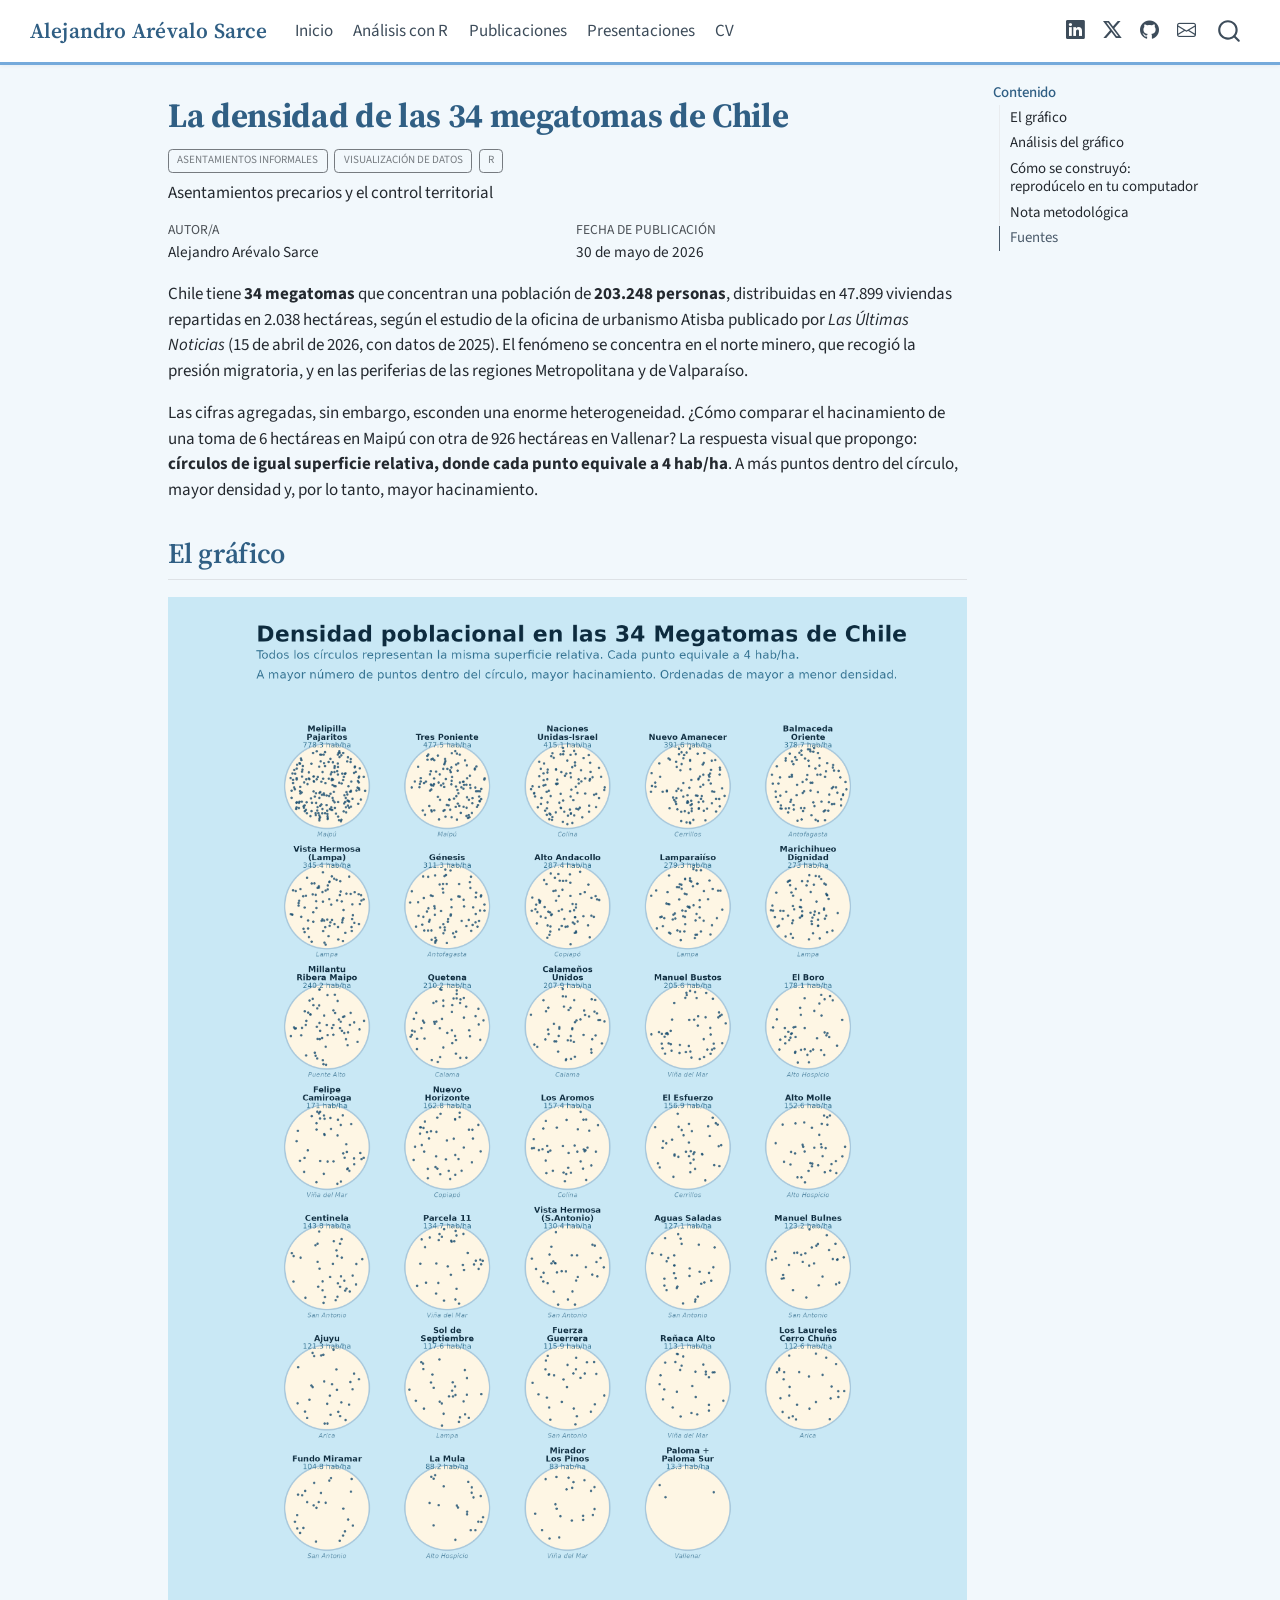
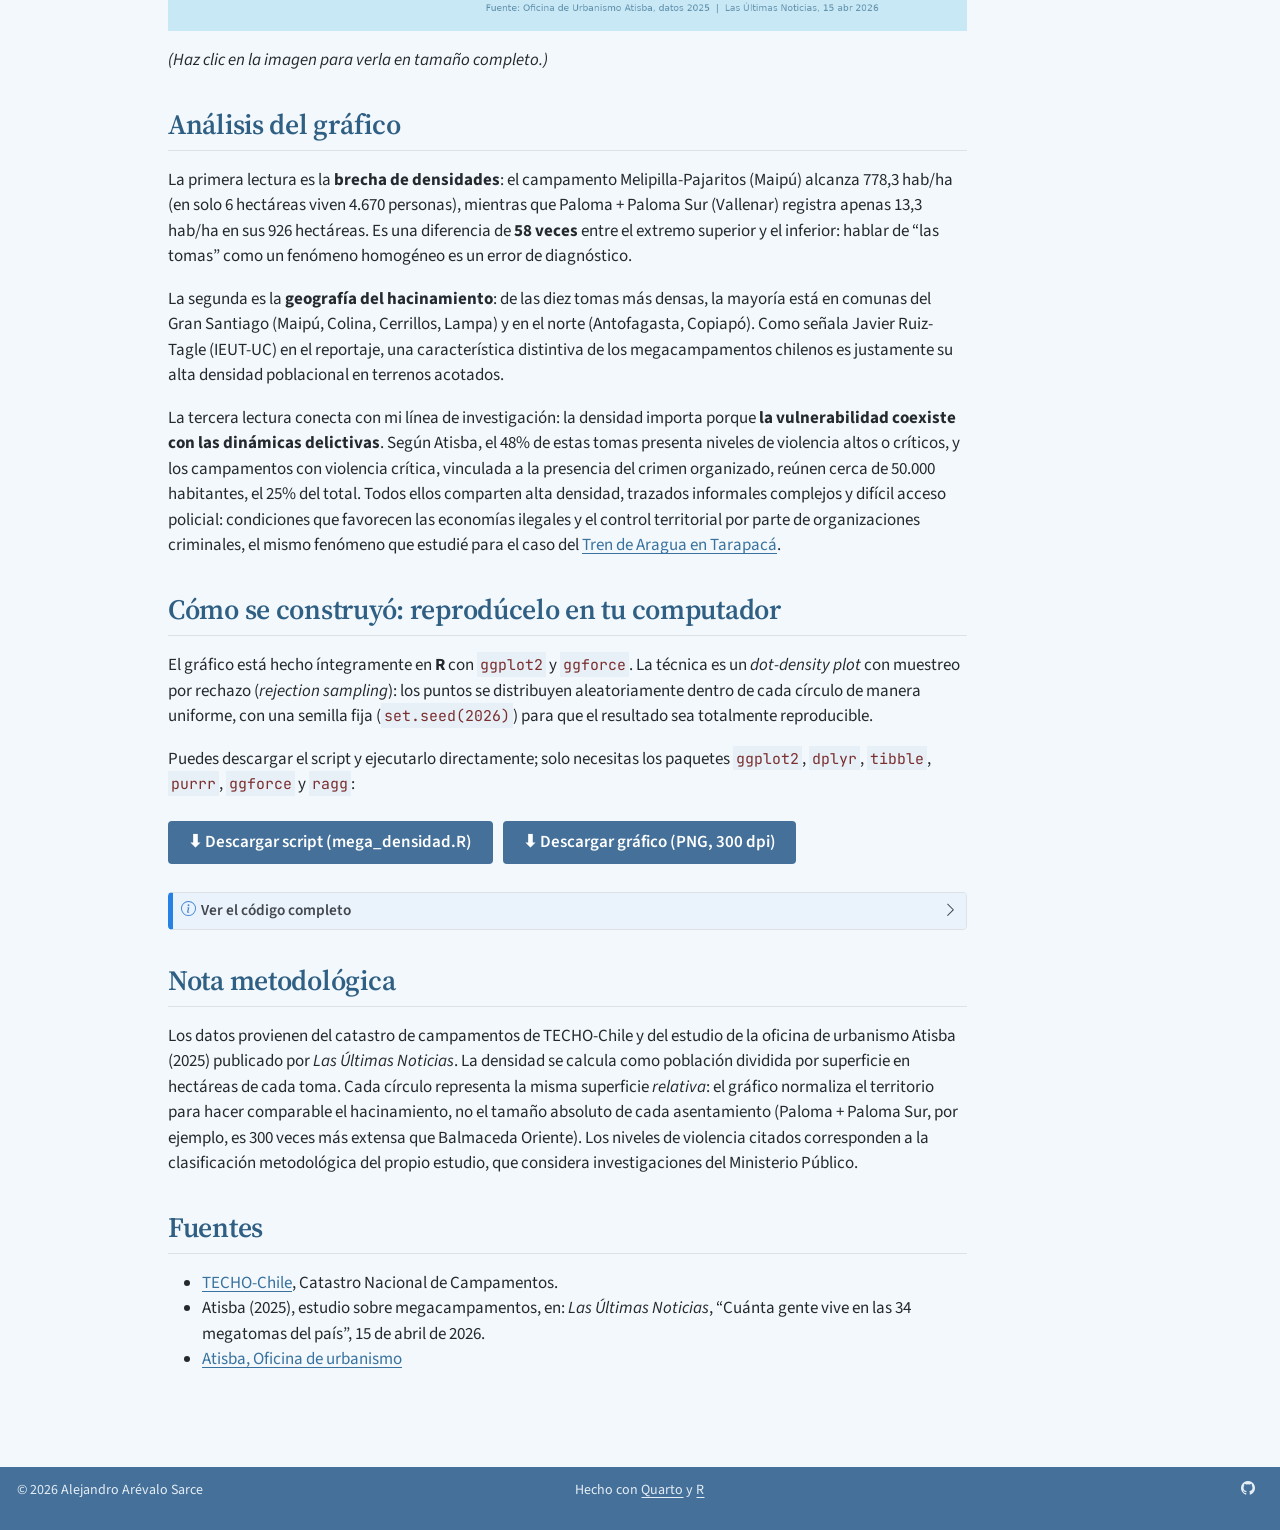
==== commit 399b7a83: "cambio en post" ====
--- a/docs/posts/2026-07-31-megatomas-densidad/index.html
+++ b/docs/posts/2026-07-31-megatomas-densidad/index.html
@@ -7,9 +7,9 @@
 <meta name="viewport" content="width=device-width, initial-scale=1.0, user-scalable=yes">
 
 <meta name="author" content="Alejandro Arévalo Sarce">
-<meta name="description" content="Un gráfico de densidad de puntos (dot-density) construido en R con datos de TECHO-Chile y del estudio de Atisba sobre los megacampamentos del país: mismo territorio relativo, distinto hacinamiento.">
-
-<title>La densidad de las 34 megatomas de Chile, en un solo gráfico – Alejandro Arévalo Sarce</title>
+<meta name="description" content="Asentamientos precarios y el control territorial">
+
+<title>La densidad de las 34 megatomas de Chile – Alejandro Arévalo Sarce</title>
 <style>
 /* Default styles provided by pandoc.
 ** See https://pandoc.org/MANUAL.html#variables-for-html for config info.
@@ -202,7 +202,7 @@
 
 <header id="title-block-header" class="quarto-title-block default">
 <div class="quarto-title">
-<h1 class="title">La densidad de las 34 megatomas de Chile, en un solo gráfico</h1>
+<h1 class="title">La densidad de las 34 megatomas de Chile</h1>
   <div class="quarto-categories">
     <div class="quarto-category">asentamientos informales</div>
     <div class="quarto-category">visualización de datos</div>
@@ -212,7 +212,7 @@
 
 <div>
   <div class="description">
-    Un gráfico de densidad de puntos (dot-density) construido en R con datos de TECHO-Chile y del estudio de Atisba sobre los megacampamentos del país: mismo territorio relativo, distinto hacinamiento.
+    Asentamientos precarios y el control territorial
   </div>
 </div>
 
@@ -229,7 +229,7 @@
     <div>
     <div class="quarto-title-meta-heading">Fecha de publicación</div>
     <div class="quarto-title-meta-contents">
-      <p class="date">30 de julio de 2026</p>
+      <p class="date">30 de mayo de 2026</p>
     </div>
   </div>
   
@@ -280,190 +280,181 @@
 <span id="cb1-7"><a href="#cb1-7" aria-hidden="true" tabindex="-1"></a>  <span class="fu">library</span>(ragg)</span>
 <span id="cb1-8"><a href="#cb1-8" aria-hidden="true" tabindex="-1"></a>})</span>
 <span id="cb1-9"><a href="#cb1-9" aria-hidden="true" tabindex="-1"></a></span>
-<span id="cb1-10"><a href="#cb1-10" aria-hidden="true" tabindex="-1"></a><span class="co"># ═══════════════════════════════════════════════════════════════</span></span>
-<span id="cb1-11"><a href="#cb1-11" aria-hidden="true" tabindex="-1"></a><span class="co">#  DATOS</span></span>
-<span id="cb1-12"><a href="#cb1-12" aria-hidden="true" tabindex="-1"></a><span class="co"># ═══════════════════════════════════════════════════════════════</span></span>
-<span id="cb1-13"><a href="#cb1-13" aria-hidden="true" tabindex="-1"></a>tomas <span class="ot">&lt;-</span> <span class="fu">tibble</span>(</span>
-<span id="cb1-14"><a href="#cb1-14" aria-hidden="true" tabindex="-1"></a>  <span class="at">toma =</span> <span class="fu">c</span>(</span>
-<span id="cb1-15"><a href="#cb1-15" aria-hidden="true" tabindex="-1"></a>    <span class="st">"Los Laureles</span><span class="sc">\n</span><span class="st">Cerro Chuño"</span>, <span class="st">"Ajuyu"</span>,</span>
-<span id="cb1-16"><a href="#cb1-16" aria-hidden="true" tabindex="-1"></a>    <span class="st">"Alto Molle"</span>, <span class="st">"La Mula"</span>, <span class="st">"El Boro"</span>,</span>
-<span id="cb1-17"><a href="#cb1-17" aria-hidden="true" tabindex="-1"></a>    <span class="st">"Génesis"</span>, <span class="st">"Balmaceda</span><span class="sc">\n</span><span class="st">Oriente"</span>,</span>
-<span id="cb1-18"><a href="#cb1-18" aria-hidden="true" tabindex="-1"></a>    <span class="st">"Quetena"</span>, <span class="st">"Calameños</span><span class="sc">\n</span><span class="st">Unidos"</span>,</span>
-<span id="cb1-19"><a href="#cb1-19" aria-hidden="true" tabindex="-1"></a>    <span class="st">"Alto Andacollo"</span>, <span class="st">"Nuevo</span><span class="sc">\n</span><span class="st">Horizonte"</span>,</span>
-<span id="cb1-20"><a href="#cb1-20" aria-hidden="true" tabindex="-1"></a>    <span class="st">"Paloma +</span><span class="sc">\n</span><span class="st">Paloma Sur"</span>,</span>
-<span id="cb1-21"><a href="#cb1-21" aria-hidden="true" tabindex="-1"></a>    <span class="st">"Centinela"</span>, <span class="st">"Aguas Saladas"</span>, <span class="st">"Fuerza</span><span class="sc">\n</span><span class="st">Guerrera"</span>,</span>
-<span id="cb1-22"><a href="#cb1-22" aria-hidden="true" tabindex="-1"></a>    <span class="st">"Manuel Bulnes"</span>, <span class="st">"Vista Hermosa</span><span class="sc">\n</span><span class="st">(S.Antonio)"</span>, <span class="st">"Fundo Miramar"</span>,</span>
-<span id="cb1-23"><a href="#cb1-23" aria-hidden="true" tabindex="-1"></a>    <span class="st">"Nuevo Amanecer"</span>, <span class="st">"El Esfuerzo"</span>,</span>
-<span id="cb1-24"><a href="#cb1-24" aria-hidden="true" tabindex="-1"></a>    <span class="st">"Naciones</span><span class="sc">\n</span><span class="st">Unidas-Israel"</span>, <span class="st">"Los Aromos"</span>,</span>
-<span id="cb1-25"><a href="#cb1-25" aria-hidden="true" tabindex="-1"></a>    <span class="st">"Marichihueo</span><span class="sc">\n</span><span class="st">Dignidad"</span>, <span class="st">"Sol de</span><span class="sc">\n</span><span class="st">Septiembre"</span>,</span>
-<span id="cb1-26"><a href="#cb1-26" aria-hidden="true" tabindex="-1"></a>    <span class="st">"Lamparaiíso"</span>, <span class="st">"Vista Hermosa</span><span class="sc">\n</span><span class="st">(Lampa)"</span>,</span>
-<span id="cb1-27"><a href="#cb1-27" aria-hidden="true" tabindex="-1"></a>    <span class="st">"Melipilla</span><span class="sc">\n</span><span class="st">Pajaritos"</span>, <span class="st">"Tres Poniente"</span>,</span>
-<span id="cb1-28"><a href="#cb1-28" aria-hidden="true" tabindex="-1"></a>    <span class="st">"Millantu</span><span class="sc">\n</span><span class="st">Ribera Maipo"</span>,</span>
-<span id="cb1-29"><a href="#cb1-29" aria-hidden="true" tabindex="-1"></a>    <span class="st">"Manuel Bustos"</span>, <span class="st">"Felipe</span><span class="sc">\n</span><span class="st">Camiroaga"</span>,</span>
-<span id="cb1-30"><a href="#cb1-30" aria-hidden="true" tabindex="-1"></a>    <span class="st">"Reñaca Alto"</span>, <span class="st">"Parcela 11"</span>, <span class="st">"Mirador</span><span class="sc">\n</span><span class="st">Los Pinos"</span></span>
-<span id="cb1-31"><a href="#cb1-31" aria-hidden="true" tabindex="-1"></a>  ),</span>
-<span id="cb1-32"><a href="#cb1-32" aria-hidden="true" tabindex="-1"></a>  <span class="at">comuna =</span> <span class="fu">c</span>(</span>
-<span id="cb1-33"><a href="#cb1-33" aria-hidden="true" tabindex="-1"></a>    <span class="st">"Arica"</span>,<span class="st">"Arica"</span>,</span>
-<span id="cb1-34"><a href="#cb1-34" aria-hidden="true" tabindex="-1"></a>    <span class="st">"Alto Hospicio"</span>,<span class="st">"Alto Hospicio"</span>,<span class="st">"Alto Hospicio"</span>,</span>
-<span id="cb1-35"><a href="#cb1-35" aria-hidden="true" tabindex="-1"></a>    <span class="st">"Antofagasta"</span>,<span class="st">"Antofagasta"</span>,</span>
-<span id="cb1-36"><a href="#cb1-36" aria-hidden="true" tabindex="-1"></a>    <span class="st">"Calama"</span>,<span class="st">"Calama"</span>,</span>
-<span id="cb1-37"><a href="#cb1-37" aria-hidden="true" tabindex="-1"></a>    <span class="st">"Copiapó"</span>,<span class="st">"Copiapó"</span>,</span>
-<span id="cb1-38"><a href="#cb1-38" aria-hidden="true" tabindex="-1"></a>    <span class="st">"Vallenar"</span>,</span>
+<span id="cb1-10"><a href="#cb1-10" aria-hidden="true" tabindex="-1"></a><span class="co">#  DATOS</span></span>
+<span id="cb1-11"><a href="#cb1-11" aria-hidden="true" tabindex="-1"></a></span>
+<span id="cb1-12"><a href="#cb1-12" aria-hidden="true" tabindex="-1"></a>tomas <span class="ot">&lt;-</span> <span class="fu">tibble</span>(</span>
+<span id="cb1-13"><a href="#cb1-13" aria-hidden="true" tabindex="-1"></a>  <span class="at">toma =</span> <span class="fu">c</span>(</span>
+<span id="cb1-14"><a href="#cb1-14" aria-hidden="true" tabindex="-1"></a>    <span class="st">"Los Laureles</span><span class="sc">\n</span><span class="st">Cerro Chuño"</span>, <span class="st">"Ajuyu"</span>,</span>
+<span id="cb1-15"><a href="#cb1-15" aria-hidden="true" tabindex="-1"></a>    <span class="st">"Alto Molle"</span>, <span class="st">"La Mula"</span>, <span class="st">"El Boro"</span>,</span>
+<span id="cb1-16"><a href="#cb1-16" aria-hidden="true" tabindex="-1"></a>    <span class="st">"Génesis"</span>, <span class="st">"Balmaceda</span><span class="sc">\n</span><span class="st">Oriente"</span>,</span>
+<span id="cb1-17"><a href="#cb1-17" aria-hidden="true" tabindex="-1"></a>    <span class="st">"Quetena"</span>, <span class="st">"Calameños</span><span class="sc">\n</span><span class="st">Unidos"</span>,</span>
+<span id="cb1-18"><a href="#cb1-18" aria-hidden="true" tabindex="-1"></a>    <span class="st">"Alto Andacollo"</span>, <span class="st">"Nuevo</span><span class="sc">\n</span><span class="st">Horizonte"</span>,</span>
+<span id="cb1-19"><a href="#cb1-19" aria-hidden="true" tabindex="-1"></a>    <span class="st">"Paloma +</span><span class="sc">\n</span><span class="st">Paloma Sur"</span>,</span>
+<span id="cb1-20"><a href="#cb1-20" aria-hidden="true" tabindex="-1"></a>    <span class="st">"Centinela"</span>, <span class="st">"Aguas Saladas"</span>, <span class="st">"Fuerza</span><span class="sc">\n</span><span class="st">Guerrera"</span>,</span>
+<span id="cb1-21"><a href="#cb1-21" aria-hidden="true" tabindex="-1"></a>    <span class="st">"Manuel Bulnes"</span>, <span class="st">"Vista Hermosa</span><span class="sc">\n</span><span class="st">(S.Antonio)"</span>, <span class="st">"Fundo Miramar"</span>,</span>
+<span id="cb1-22"><a href="#cb1-22" aria-hidden="true" tabindex="-1"></a>    <span class="st">"Nuevo Amanecer"</span>, <span class="st">"El Esfuerzo"</span>,</span>
+<span id="cb1-23"><a href="#cb1-23" aria-hidden="true" tabindex="-1"></a>    <span class="st">"Naciones</span><span class="sc">\n</span><span class="st">Unidas-Israel"</span>, <span class="st">"Los Aromos"</span>,</span>
+<span id="cb1-24"><a href="#cb1-24" aria-hidden="true" tabindex="-1"></a>    <span class="st">"Marichihueo</span><span class="sc">\n</span><span class="st">Dignidad"</span>, <span class="st">"Sol de</span><span class="sc">\n</span><span class="st">Septiembre"</span>,</span>
+<span id="cb1-25"><a href="#cb1-25" aria-hidden="true" tabindex="-1"></a>    <span class="st">"Lamparaiíso"</span>, <span class="st">"Vista Hermosa</span><span class="sc">\n</span><span class="st">(Lampa)"</span>,</span>
+<span id="cb1-26"><a href="#cb1-26" aria-hidden="true" tabindex="-1"></a>    <span class="st">"Melipilla</span><span class="sc">\n</span><span class="st">Pajaritos"</span>, <span class="st">"Tres Poniente"</span>,</span>
+<span id="cb1-27"><a href="#cb1-27" aria-hidden="true" tabindex="-1"></a>    <span class="st">"Millantu</span><span class="sc">\n</span><span class="st">Ribera Maipo"</span>,</span>
+<span id="cb1-28"><a href="#cb1-28" aria-hidden="true" tabindex="-1"></a>    <span class="st">"Manuel Bustos"</span>, <span class="st">"Felipe</span><span class="sc">\n</span><span class="st">Camiroaga"</span>,</span>
+<span id="cb1-29"><a href="#cb1-29" aria-hidden="true" tabindex="-1"></a>    <span class="st">"Reñaca Alto"</span>, <span class="st">"Parcela 11"</span>, <span class="st">"Mirador</span><span class="sc">\n</span><span class="st">Los Pinos"</span></span>
+<span id="cb1-30"><a href="#cb1-30" aria-hidden="true" tabindex="-1"></a>  ),</span>
+<span id="cb1-31"><a href="#cb1-31" aria-hidden="true" tabindex="-1"></a>  <span class="at">comuna =</span> <span class="fu">c</span>(</span>
+<span id="cb1-32"><a href="#cb1-32" aria-hidden="true" tabindex="-1"></a>    <span class="st">"Arica"</span>,<span class="st">"Arica"</span>,</span>
+<span id="cb1-33"><a href="#cb1-33" aria-hidden="true" tabindex="-1"></a>    <span class="st">"Alto Hospicio"</span>,<span class="st">"Alto Hospicio"</span>,<span class="st">"Alto Hospicio"</span>,</span>
+<span id="cb1-34"><a href="#cb1-34" aria-hidden="true" tabindex="-1"></a>    <span class="st">"Antofagasta"</span>,<span class="st">"Antofagasta"</span>,</span>
+<span id="cb1-35"><a href="#cb1-35" aria-hidden="true" tabindex="-1"></a>    <span class="st">"Calama"</span>,<span class="st">"Calama"</span>,</span>
+<span id="cb1-36"><a href="#cb1-36" aria-hidden="true" tabindex="-1"></a>    <span class="st">"Copiapó"</span>,<span class="st">"Copiapó"</span>,</span>
+<span id="cb1-37"><a href="#cb1-37" aria-hidden="true" tabindex="-1"></a>    <span class="st">"Vallenar"</span>,</span>
+<span id="cb1-38"><a href="#cb1-38" aria-hidden="true" tabindex="-1"></a>    <span class="st">"San Antonio"</span>,<span class="st">"San Antonio"</span>,<span class="st">"San Antonio"</span>,</span>
 <span id="cb1-39"><a href="#cb1-39" aria-hidden="true" tabindex="-1"></a>    <span class="st">"San Antonio"</span>,<span class="st">"San Antonio"</span>,<span class="st">"San Antonio"</span>,</span>
-<span id="cb1-40"><a href="#cb1-40" aria-hidden="true" tabindex="-1"></a>    <span class="st">"San Antonio"</span>,<span class="st">"San Antonio"</span>,<span class="st">"San Antonio"</span>,</span>
-<span id="cb1-41"><a href="#cb1-41" aria-hidden="true" tabindex="-1"></a>    <span class="st">"Cerrillos"</span>,<span class="st">"Cerrillos"</span>,</span>
-<span id="cb1-42"><a href="#cb1-42" aria-hidden="true" tabindex="-1"></a>    <span class="st">"Colina"</span>,<span class="st">"Colina"</span>,</span>
-<span id="cb1-43"><a href="#cb1-43" aria-hidden="true" tabindex="-1"></a>    <span class="st">"Lampa"</span>,<span class="st">"Lampa"</span>,<span class="st">"Lampa"</span>,<span class="st">"Lampa"</span>,</span>
-<span id="cb1-44"><a href="#cb1-44" aria-hidden="true" tabindex="-1"></a>    <span class="st">"Maipú"</span>,<span class="st">"Maipú"</span>,</span>
-<span id="cb1-45"><a href="#cb1-45" aria-hidden="true" tabindex="-1"></a>    <span class="st">"Puente Alto"</span>,</span>
-<span id="cb1-46"><a href="#cb1-46" aria-hidden="true" tabindex="-1"></a>    <span class="st">"Viña del Mar"</span>,<span class="st">"Viña del Mar"</span>,</span>
-<span id="cb1-47"><a href="#cb1-47" aria-hidden="true" tabindex="-1"></a>    <span class="st">"Viña del Mar"</span>,<span class="st">"Viña del Mar"</span>,<span class="st">"Viña del Mar"</span></span>
-<span id="cb1-48"><a href="#cb1-48" aria-hidden="true" tabindex="-1"></a>  ),</span>
-<span id="cb1-49"><a href="#cb1-49" aria-hidden="true" tabindex="-1"></a>  <span class="at">superficie_ha =</span> <span class="fu">c</span>(</span>
-<span id="cb1-50"><a href="#cb1-50" aria-hidden="true" tabindex="-1"></a>    <span class="dv">59</span>,<span class="dv">46</span>,<span class="dv">129</span>,<span class="dv">85</span>,<span class="dv">80</span>,<span class="dv">6</span>,<span class="dv">3</span>,<span class="dv">18</span>,<span class="dv">13</span>,<span class="dv">47</span>,<span class="dv">15</span>,<span class="dv">926</span>,</span>
-<span id="cb1-51"><a href="#cb1-51" aria-hidden="true" tabindex="-1"></a>    <span class="dv">73</span>,<span class="dv">35</span>,<span class="dv">9</span>,<span class="dv">15</span>,<span class="dv">42</span>,<span class="dv">55</span>,<span class="dv">20</span>,<span class="dv">15</span>,<span class="dv">17</span>,<span class="dv">19</span>,</span>
-<span id="cb1-52"><a href="#cb1-52" aria-hidden="true" tabindex="-1"></a>    <span class="dv">30</span>,<span class="dv">62</span>,<span class="dv">20</span>,<span class="dv">12</span>,<span class="dv">6</span>,<span class="dv">6</span>,<span class="dv">42</span>,</span>
-<span id="cb1-53"><a href="#cb1-53" aria-hidden="true" tabindex="-1"></a>    <span class="dv">37</span>,<span class="dv">25</span>,<span class="dv">27</span>,<span class="dv">22</span>,<span class="dv">22</span></span>
-<span id="cb1-54"><a href="#cb1-54" aria-hidden="true" tabindex="-1"></a>  ),</span>
-<span id="cb1-55"><a href="#cb1-55" aria-hidden="true" tabindex="-1"></a>  <span class="at">poblacion =</span> <span class="fu">c</span>(</span>
-<span id="cb1-56"><a href="#cb1-56" aria-hidden="true" tabindex="-1"></a>    <span class="dv">6646</span>,<span class="dv">5581</span>,<span class="dv">19681</span>,<span class="dv">7497</span>,<span class="dv">14247</span>,<span class="dv">1868</span>,<span class="dv">1136</span>,<span class="dv">3784</span>,<span class="dv">2703</span>,<span class="dv">13506</span>,<span class="dv">2442</span>,<span class="dv">12287</span>,</span>
-<span id="cb1-57"><a href="#cb1-57" aria-hidden="true" tabindex="-1"></a>    <span class="dv">10496</span>,<span class="dv">4448</span>,<span class="dv">1043</span>,<span class="dv">1848</span>,<span class="dv">5478</span>,<span class="dv">5762</span>,<span class="dv">7833</span>,<span class="dv">2354</span>,<span class="dv">7056</span>,<span class="dv">2990</span>,</span>
-<span id="cb1-58"><a href="#cb1-58" aria-hidden="true" tabindex="-1"></a>    <span class="dv">8189</span>,<span class="dv">7291</span>,<span class="dv">5586</span>,<span class="dv">4145</span>,<span class="dv">4670</span>,<span class="dv">2865</span>,<span class="dv">10089</span>,</span>
-<span id="cb1-59"><a href="#cb1-59" aria-hidden="true" tabindex="-1"></a>    <span class="dv">7608</span>,<span class="dv">4275</span>,<span class="dv">3054</span>,<span class="dv">2963</span>,<span class="dv">1827</span></span>
-<span id="cb1-60"><a href="#cb1-60" aria-hidden="true" tabindex="-1"></a>  )</span>
-<span id="cb1-61"><a href="#cb1-61" aria-hidden="true" tabindex="-1"></a>)</span>
-<span id="cb1-62"><a href="#cb1-62" aria-hidden="true" tabindex="-1"></a></span>
-<span id="cb1-63"><a href="#cb1-63" aria-hidden="true" tabindex="-1"></a><span class="co"># ═══════════════════════════════════════════════════════════════</span></span>
-<span id="cb1-64"><a href="#cb1-64" aria-hidden="true" tabindex="-1"></a><span class="co">#  CÁLCULOS</span></span>
-<span id="cb1-65"><a href="#cb1-65" aria-hidden="true" tabindex="-1"></a><span class="co">#  Todos los círculos tienen el MISMO radio (R_FIXED).</span></span>
-<span id="cb1-66"><a href="#cb1-66" aria-hidden="true" tabindex="-1"></a><span class="co">#  Los puntos dentro codifican la densidad: 1 punto = SCALE hab/ha</span></span>
-<span id="cb1-67"><a href="#cb1-67" aria-hidden="true" tabindex="-1"></a><span class="co"># ═══════════════════════════════════════════════════════════════</span></span>
-<span id="cb1-68"><a href="#cb1-68" aria-hidden="true" tabindex="-1"></a>R_FIXED  <span class="ot">&lt;-</span> <span class="fl">3.8</span>    <span class="co"># radio idéntico para todas las tomas</span></span>
-<span id="cb1-69"><a href="#cb1-69" aria-hidden="true" tabindex="-1"></a>SPACING  <span class="ot">&lt;-</span> <span class="fl">10.8</span>   <span class="co"># separación entre centros</span></span>
-<span id="cb1-70"><a href="#cb1-70" aria-hidden="true" tabindex="-1"></a>N_COLS   <span class="ot">&lt;-</span> <span class="dv">5</span></span>
-<span id="cb1-71"><a href="#cb1-71" aria-hidden="true" tabindex="-1"></a>SCALE    <span class="ot">&lt;-</span> <span class="dv">4</span>      <span class="co"># 1 punto = 4 hab/ha  → máx ~95 puntos, mín ~3</span></span>
-<span id="cb1-72"><a href="#cb1-72" aria-hidden="true" tabindex="-1"></a></span>
-<span id="cb1-73"><a href="#cb1-73" aria-hidden="true" tabindex="-1"></a>tomas <span class="ot">&lt;-</span> tomas <span class="sc">%&gt;%</span></span>
-<span id="cb1-74"><a href="#cb1-74" aria-hidden="true" tabindex="-1"></a>  <span class="fu">mutate</span>(</span>
-<span id="cb1-75"><a href="#cb1-75" aria-hidden="true" tabindex="-1"></a>    <span class="at">densidad =</span> <span class="fu">round</span>(poblacion <span class="sc">/</span> superficie_ha, <span class="dv">1</span>),</span>
-<span id="cb1-76"><a href="#cb1-76" aria-hidden="true" tabindex="-1"></a>    <span class="at">n_dots   =</span> <span class="fu">pmax</span>(<span class="dv">1</span>L, <span class="fu">round</span>(densidad <span class="sc">/</span> SCALE))</span>
-<span id="cb1-77"><a href="#cb1-77" aria-hidden="true" tabindex="-1"></a>  ) <span class="sc">%&gt;%</span></span>
-<span id="cb1-78"><a href="#cb1-78" aria-hidden="true" tabindex="-1"></a>  <span class="fu">arrange</span>(<span class="fu">desc</span>(densidad)) <span class="sc">%&gt;%</span></span>
-<span id="cb1-79"><a href="#cb1-79" aria-hidden="true" tabindex="-1"></a>  <span class="fu">mutate</span>(</span>
-<span id="cb1-80"><a href="#cb1-80" aria-hidden="true" tabindex="-1"></a>    <span class="at">idx =</span> <span class="fu">row_number</span>() <span class="sc">-</span> <span class="dv">1</span>L,</span>
-<span id="cb1-81"><a href="#cb1-81" aria-hidden="true" tabindex="-1"></a>    <span class="at">cx  =</span> (idx <span class="sc">%%</span> N_COLS) <span class="sc">*</span> SPACING,</span>
-<span id="cb1-82"><a href="#cb1-82" aria-hidden="true" tabindex="-1"></a>    <span class="at">cy  =</span> <span class="sc">-</span>(idx <span class="sc">%/%</span> N_COLS) <span class="sc">*</span> SPACING</span>
-<span id="cb1-83"><a href="#cb1-83" aria-hidden="true" tabindex="-1"></a>  )</span>
+<span id="cb1-40"><a href="#cb1-40" aria-hidden="true" tabindex="-1"></a>    <span class="st">"Cerrillos"</span>,<span class="st">"Cerrillos"</span>,</span>
+<span id="cb1-41"><a href="#cb1-41" aria-hidden="true" tabindex="-1"></a>    <span class="st">"Colina"</span>,<span class="st">"Colina"</span>,</span>
+<span id="cb1-42"><a href="#cb1-42" aria-hidden="true" tabindex="-1"></a>    <span class="st">"Lampa"</span>,<span class="st">"Lampa"</span>,<span class="st">"Lampa"</span>,<span class="st">"Lampa"</span>,</span>
+<span id="cb1-43"><a href="#cb1-43" aria-hidden="true" tabindex="-1"></a>    <span class="st">"Maipú"</span>,<span class="st">"Maipú"</span>,</span>
+<span id="cb1-44"><a href="#cb1-44" aria-hidden="true" tabindex="-1"></a>    <span class="st">"Puente Alto"</span>,</span>
+<span id="cb1-45"><a href="#cb1-45" aria-hidden="true" tabindex="-1"></a>    <span class="st">"Viña del Mar"</span>,<span class="st">"Viña del Mar"</span>,</span>
+<span id="cb1-46"><a href="#cb1-46" aria-hidden="true" tabindex="-1"></a>    <span class="st">"Viña del Mar"</span>,<span class="st">"Viña del Mar"</span>,<span class="st">"Viña del Mar"</span></span>
+<span id="cb1-47"><a href="#cb1-47" aria-hidden="true" tabindex="-1"></a>  ),</span>
+<span id="cb1-48"><a href="#cb1-48" aria-hidden="true" tabindex="-1"></a>  <span class="at">superficie_ha =</span> <span class="fu">c</span>(</span>
+<span id="cb1-49"><a href="#cb1-49" aria-hidden="true" tabindex="-1"></a>    <span class="dv">59</span>,<span class="dv">46</span>,<span class="dv">129</span>,<span class="dv">85</span>,<span class="dv">80</span>,<span class="dv">6</span>,<span class="dv">3</span>,<span class="dv">18</span>,<span class="dv">13</span>,<span class="dv">47</span>,<span class="dv">15</span>,<span class="dv">926</span>,</span>
+<span id="cb1-50"><a href="#cb1-50" aria-hidden="true" tabindex="-1"></a>    <span class="dv">73</span>,<span class="dv">35</span>,<span class="dv">9</span>,<span class="dv">15</span>,<span class="dv">42</span>,<span class="dv">55</span>,<span class="dv">20</span>,<span class="dv">15</span>,<span class="dv">17</span>,<span class="dv">19</span>,</span>
+<span id="cb1-51"><a href="#cb1-51" aria-hidden="true" tabindex="-1"></a>    <span class="dv">30</span>,<span class="dv">62</span>,<span class="dv">20</span>,<span class="dv">12</span>,<span class="dv">6</span>,<span class="dv">6</span>,<span class="dv">42</span>,</span>
+<span id="cb1-52"><a href="#cb1-52" aria-hidden="true" tabindex="-1"></a>    <span class="dv">37</span>,<span class="dv">25</span>,<span class="dv">27</span>,<span class="dv">22</span>,<span class="dv">22</span></span>
+<span id="cb1-53"><a href="#cb1-53" aria-hidden="true" tabindex="-1"></a>  ),</span>
+<span id="cb1-54"><a href="#cb1-54" aria-hidden="true" tabindex="-1"></a>  <span class="at">poblacion =</span> <span class="fu">c</span>(</span>
+<span id="cb1-55"><a href="#cb1-55" aria-hidden="true" tabindex="-1"></a>    <span class="dv">6646</span>,<span class="dv">5581</span>,<span class="dv">19681</span>,<span class="dv">7497</span>,<span class="dv">14247</span>,<span class="dv">1868</span>,<span class="dv">1136</span>,<span class="dv">3784</span>,<span class="dv">2703</span>,<span class="dv">13506</span>,<span class="dv">2442</span>,<span class="dv">12287</span>,</span>
+<span id="cb1-56"><a href="#cb1-56" aria-hidden="true" tabindex="-1"></a>    <span class="dv">10496</span>,<span class="dv">4448</span>,<span class="dv">1043</span>,<span class="dv">1848</span>,<span class="dv">5478</span>,<span class="dv">5762</span>,<span class="dv">7833</span>,<span class="dv">2354</span>,<span class="dv">7056</span>,<span class="dv">2990</span>,</span>
+<span id="cb1-57"><a href="#cb1-57" aria-hidden="true" tabindex="-1"></a>    <span class="dv">8189</span>,<span class="dv">7291</span>,<span class="dv">5586</span>,<span class="dv">4145</span>,<span class="dv">4670</span>,<span class="dv">2865</span>,<span class="dv">10089</span>,</span>
+<span id="cb1-58"><a href="#cb1-58" aria-hidden="true" tabindex="-1"></a>    <span class="dv">7608</span>,<span class="dv">4275</span>,<span class="dv">3054</span>,<span class="dv">2963</span>,<span class="dv">1827</span></span>
+<span id="cb1-59"><a href="#cb1-59" aria-hidden="true" tabindex="-1"></a>  )</span>
+<span id="cb1-60"><a href="#cb1-60" aria-hidden="true" tabindex="-1"></a>)</span>
+<span id="cb1-61"><a href="#cb1-61" aria-hidden="true" tabindex="-1"></a></span>
+<span id="cb1-62"><a href="#cb1-62" aria-hidden="true" tabindex="-1"></a><span class="co">#  CÁLCULOS</span></span>
+<span id="cb1-63"><a href="#cb1-63" aria-hidden="true" tabindex="-1"></a><span class="co">#  Todos los círculos tienen el MISMO radio (R_FIXED).</span></span>
+<span id="cb1-64"><a href="#cb1-64" aria-hidden="true" tabindex="-1"></a><span class="co">#  Los puntos dentro codifican la densidad: 1 punto = SCALE hab/ha</span></span>
+<span id="cb1-65"><a href="#cb1-65" aria-hidden="true" tabindex="-1"></a>R_FIXED  <span class="ot">&lt;-</span> <span class="fl">3.8</span>    <span class="co"># radio idéntico para todas las tomas</span></span>
+<span id="cb1-66"><a href="#cb1-66" aria-hidden="true" tabindex="-1"></a>SPACING  <span class="ot">&lt;-</span> <span class="fl">10.8</span>   <span class="co"># separación entre centros</span></span>
+<span id="cb1-67"><a href="#cb1-67" aria-hidden="true" tabindex="-1"></a>N_COLS   <span class="ot">&lt;-</span> <span class="dv">5</span></span>
+<span id="cb1-68"><a href="#cb1-68" aria-hidden="true" tabindex="-1"></a>SCALE    <span class="ot">&lt;-</span> <span class="dv">4</span>      <span class="co"># 1 punto = 4 hab/ha  → máx ~95 puntos, mín ~3</span></span>
+<span id="cb1-69"><a href="#cb1-69" aria-hidden="true" tabindex="-1"></a></span>
+<span id="cb1-70"><a href="#cb1-70" aria-hidden="true" tabindex="-1"></a>tomas <span class="ot">&lt;-</span> tomas <span class="sc">%&gt;%</span></span>
+<span id="cb1-71"><a href="#cb1-71" aria-hidden="true" tabindex="-1"></a>  <span class="fu">mutate</span>(</span>
+<span id="cb1-72"><a href="#cb1-72" aria-hidden="true" tabindex="-1"></a>    <span class="at">densidad =</span> <span class="fu">round</span>(poblacion <span class="sc">/</span> superficie_ha, <span class="dv">1</span>),</span>
+<span id="cb1-73"><a href="#cb1-73" aria-hidden="true" tabindex="-1"></a>    <span class="at">n_dots   =</span> <span class="fu">pmax</span>(<span class="dv">1</span>L, <span class="fu">round</span>(densidad <span class="sc">/</span> SCALE))</span>
+<span id="cb1-74"><a href="#cb1-74" aria-hidden="true" tabindex="-1"></a>  ) <span class="sc">%&gt;%</span></span>
+<span id="cb1-75"><a href="#cb1-75" aria-hidden="true" tabindex="-1"></a>  <span class="fu">arrange</span>(<span class="fu">desc</span>(densidad)) <span class="sc">%&gt;%</span></span>
+<span id="cb1-76"><a href="#cb1-76" aria-hidden="true" tabindex="-1"></a>  <span class="fu">mutate</span>(</span>
+<span id="cb1-77"><a href="#cb1-77" aria-hidden="true" tabindex="-1"></a>    <span class="at">idx =</span> <span class="fu">row_number</span>() <span class="sc">-</span> <span class="dv">1</span>L,</span>
+<span id="cb1-78"><a href="#cb1-78" aria-hidden="true" tabindex="-1"></a>    <span class="at">cx  =</span> (idx <span class="sc">%%</span> N_COLS) <span class="sc">*</span> SPACING,</span>
+<span id="cb1-79"><a href="#cb1-79" aria-hidden="true" tabindex="-1"></a>    <span class="at">cy  =</span> <span class="sc">-</span>(idx <span class="sc">%/%</span> N_COLS) <span class="sc">*</span> SPACING</span>
+<span id="cb1-80"><a href="#cb1-80" aria-hidden="true" tabindex="-1"></a>  )</span>
+<span id="cb1-81"><a href="#cb1-81" aria-hidden="true" tabindex="-1"></a></span>
+<span id="cb1-82"><a href="#cb1-82" aria-hidden="true" tabindex="-1"></a><span class="co">#  PUNTOS - rejection sampling uniforme</span></span>
+<span id="cb1-83"><a href="#cb1-83" aria-hidden="true" tabindex="-1"></a><span class="fu">set.seed</span>(<span class="dv">2026</span>)</span>
 <span id="cb1-84"><a href="#cb1-84" aria-hidden="true" tabindex="-1"></a></span>
-<span id="cb1-85"><a href="#cb1-85" aria-hidden="true" tabindex="-1"></a><span class="co"># ═══════════════════════════════════════════════════════════════</span></span>
-<span id="cb1-86"><a href="#cb1-86" aria-hidden="true" tabindex="-1"></a><span class="co">#  PUNTOS - rejection sampling uniforme</span></span>
-<span id="cb1-87"><a href="#cb1-87" aria-hidden="true" tabindex="-1"></a><span class="co"># ═══════════════════════════════════════════════════════════════</span></span>
-<span id="cb1-88"><a href="#cb1-88" aria-hidden="true" tabindex="-1"></a><span class="fu">set.seed</span>(<span class="dv">2026</span>)</span>
-<span id="cb1-89"><a href="#cb1-89" aria-hidden="true" tabindex="-1"></a></span>
-<span id="cb1-90"><a href="#cb1-90" aria-hidden="true" tabindex="-1"></a>pts_circulo <span class="ot">&lt;-</span> <span class="cf">function</span>(n, cx, cy, r, <span class="at">shrink =</span> <span class="fl">0.91</span>) {</span>
-<span id="cb1-91"><a href="#cb1-91" aria-hidden="true" tabindex="-1"></a>  buf <span class="ot">&lt;-</span> <span class="fu">matrix</span>(<span class="at">nrow =</span> <span class="dv">0</span>L, <span class="at">ncol =</span> <span class="dv">2</span>)</span>
-<span id="cb1-92"><a href="#cb1-92" aria-hidden="true" tabindex="-1"></a>  lim <span class="ot">&lt;-</span> r <span class="sc">*</span> shrink</span>
-<span id="cb1-93"><a href="#cb1-93" aria-hidden="true" tabindex="-1"></a>  <span class="cf">while</span> (<span class="fu">nrow</span>(buf) <span class="sc">&lt;</span> n) {</span>
-<span id="cb1-94"><a href="#cb1-94" aria-hidden="true" tabindex="-1"></a>    px <span class="ot">&lt;-</span> <span class="fu">runif</span>(n <span class="sc">*</span> <span class="dv">6</span>L, cx <span class="sc">-</span> r, cx <span class="sc">+</span> r)</span>
-<span id="cb1-95"><a href="#cb1-95" aria-hidden="true" tabindex="-1"></a>    py <span class="ot">&lt;-</span> <span class="fu">runif</span>(n <span class="sc">*</span> <span class="dv">6</span>L, cy <span class="sc">-</span> r, cy <span class="sc">+</span> r)</span>
-<span id="cb1-96"><a href="#cb1-96" aria-hidden="true" tabindex="-1"></a>    ok <span class="ot">&lt;-</span> (px <span class="sc">-</span> cx)<span class="sc">^</span><span class="dv">2</span> <span class="sc">+</span> (py <span class="sc">-</span> cy)<span class="sc">^</span><span class="dv">2</span> <span class="sc">&lt;=</span> lim<span class="sc">^</span><span class="dv">2</span></span>
-<span id="cb1-97"><a href="#cb1-97" aria-hidden="true" tabindex="-1"></a>    buf <span class="ot">&lt;-</span> <span class="fu">rbind</span>(buf, <span class="fu">cbind</span>(px[ok], py[ok]))</span>
-<span id="cb1-98"><a href="#cb1-98" aria-hidden="true" tabindex="-1"></a>  }</span>
-<span id="cb1-99"><a href="#cb1-99" aria-hidden="true" tabindex="-1"></a>  df        <span class="ot">&lt;-</span> <span class="fu">as.data.frame</span>(buf[<span class="fu">seq_len</span>(n), ])</span>
-<span id="cb1-100"><a href="#cb1-100" aria-hidden="true" tabindex="-1"></a>  <span class="fu">names</span>(df) <span class="ot">&lt;-</span> <span class="fu">c</span>(<span class="st">"x"</span>, <span class="st">"y"</span>)</span>
-<span id="cb1-101"><a href="#cb1-101" aria-hidden="true" tabindex="-1"></a>  df</span>
-<span id="cb1-102"><a href="#cb1-102" aria-hidden="true" tabindex="-1"></a>}</span>
-<span id="cb1-103"><a href="#cb1-103" aria-hidden="true" tabindex="-1"></a></span>
-<span id="cb1-104"><a href="#cb1-104" aria-hidden="true" tabindex="-1"></a>dots <span class="ot">&lt;-</span> <span class="fu">map_dfr</span>(<span class="fu">seq_len</span>(<span class="fu">nrow</span>(tomas)), <span class="cf">function</span>(i) {</span>
-<span id="cb1-105"><a href="#cb1-105" aria-hidden="true" tabindex="-1"></a>  row <span class="ot">&lt;-</span> tomas[i, ]</span>
-<span id="cb1-106"><a href="#cb1-106" aria-hidden="true" tabindex="-1"></a>  df  <span class="ot">&lt;-</span> <span class="fu">pts_circulo</span>(row<span class="sc">$</span>n_dots, row<span class="sc">$</span>cx, row<span class="sc">$</span>cy, R_FIXED)</span>
-<span id="cb1-107"><a href="#cb1-107" aria-hidden="true" tabindex="-1"></a>  df<span class="sc">$</span>toma     <span class="ot">&lt;-</span> row<span class="sc">$</span>toma</span>
-<span id="cb1-108"><a href="#cb1-108" aria-hidden="true" tabindex="-1"></a>  df<span class="sc">$</span>densidad <span class="ot">&lt;-</span> row<span class="sc">$</span>densidad</span>
-<span id="cb1-109"><a href="#cb1-109" aria-hidden="true" tabindex="-1"></a>  df</span>
-<span id="cb1-110"><a href="#cb1-110" aria-hidden="true" tabindex="-1"></a>})</span>
-<span id="cb1-111"><a href="#cb1-111" aria-hidden="true" tabindex="-1"></a></span>
-<span id="cb1-112"><a href="#cb1-112" aria-hidden="true" tabindex="-1"></a><span class="co"># ═══════════════════════════════════════════════════════════════</span></span>
-<span id="cb1-113"><a href="#cb1-113" aria-hidden="true" tabindex="-1"></a><span class="co">#  PALETA</span></span>
-<span id="cb1-114"><a href="#cb1-114" aria-hidden="true" tabindex="-1"></a><span class="co"># ═══════════════════════════════════════════════════════════════</span></span>
-<span id="cb1-115"><a href="#cb1-115" aria-hidden="true" tabindex="-1"></a>BG_COLOR    <span class="ot">&lt;-</span> <span class="st">"#C9E8F5"</span></span>
-<span id="cb1-116"><a href="#cb1-116" aria-hidden="true" tabindex="-1"></a>CIRCLE_FILL <span class="ot">&lt;-</span> <span class="st">"#FEF6E4"</span></span>
-<span id="cb1-117"><a href="#cb1-117" aria-hidden="true" tabindex="-1"></a>CIRCLE_EDGE <span class="ot">&lt;-</span> <span class="st">"#A8C8DC"</span></span>
-<span id="cb1-118"><a href="#cb1-118" aria-hidden="true" tabindex="-1"></a>DOT_COLOR   <span class="ot">&lt;-</span> <span class="st">"#1B4F72"</span></span>
-<span id="cb1-119"><a href="#cb1-119" aria-hidden="true" tabindex="-1"></a>TITLE_COLOR <span class="ot">&lt;-</span> <span class="st">"#0D2B3E"</span></span>
-<span id="cb1-120"><a href="#cb1-120" aria-hidden="true" tabindex="-1"></a>SUB_COLOR   <span class="ot">&lt;-</span> <span class="st">"#2E6E8E"</span></span>
-<span id="cb1-121"><a href="#cb1-121" aria-hidden="true" tabindex="-1"></a>META_COLOR  <span class="ot">&lt;-</span> <span class="st">"#5A8DA8"</span></span>
-<span id="cb1-122"><a href="#cb1-122" aria-hidden="true" tabindex="-1"></a></span>
-<span id="cb1-123"><a href="#cb1-123" aria-hidden="true" tabindex="-1"></a><span class="co"># ═══════════════════════════════════════════════════════════════</span></span>
-<span id="cb1-124"><a href="#cb1-124" aria-hidden="true" tabindex="-1"></a><span class="co">#  GRÁFICO</span></span>
-<span id="cb1-125"><a href="#cb1-125" aria-hidden="true" tabindex="-1"></a><span class="co"># ═══════════════════════════════════════════════════════════════</span></span>
-<span id="cb1-126"><a href="#cb1-126" aria-hidden="true" tabindex="-1"></a>p <span class="ot">&lt;-</span> <span class="fu">ggplot</span>() <span class="sc">+</span></span>
-<span id="cb1-127"><a href="#cb1-127" aria-hidden="true" tabindex="-1"></a>  <span class="fu">geom_circle</span>(</span>
-<span id="cb1-128"><a href="#cb1-128" aria-hidden="true" tabindex="-1"></a>    <span class="at">data =</span> tomas,</span>
-<span id="cb1-129"><a href="#cb1-129" aria-hidden="true" tabindex="-1"></a>    <span class="fu">aes</span>(<span class="at">x0 =</span> cx, <span class="at">y0 =</span> cy, <span class="at">r =</span> R_FIXED),</span>
-<span id="cb1-130"><a href="#cb1-130" aria-hidden="true" tabindex="-1"></a>    <span class="at">fill  =</span> CIRCLE_FILL,</span>
-<span id="cb1-131"><a href="#cb1-131" aria-hidden="true" tabindex="-1"></a>    <span class="at">color =</span> CIRCLE_EDGE,</span>
-<span id="cb1-132"><a href="#cb1-132" aria-hidden="true" tabindex="-1"></a>    <span class="at">size  =</span> <span class="fl">0.32</span></span>
-<span id="cb1-133"><a href="#cb1-133" aria-hidden="true" tabindex="-1"></a>  ) <span class="sc">+</span></span>
-<span id="cb1-134"><a href="#cb1-134" aria-hidden="true" tabindex="-1"></a>  <span class="fu">geom_point</span>(</span>
-<span id="cb1-135"><a href="#cb1-135" aria-hidden="true" tabindex="-1"></a>    <span class="at">data  =</span> dots,</span>
-<span id="cb1-136"><a href="#cb1-136" aria-hidden="true" tabindex="-1"></a>    <span class="fu">aes</span>(<span class="at">x =</span> x, <span class="at">y =</span> y),</span>
-<span id="cb1-137"><a href="#cb1-137" aria-hidden="true" tabindex="-1"></a>    <span class="at">color =</span> DOT_COLOR,</span>
-<span id="cb1-138"><a href="#cb1-138" aria-hidden="true" tabindex="-1"></a>    <span class="at">size  =</span> <span class="fl">0.55</span>, <span class="at">alpha =</span> <span class="fl">0.82</span>, <span class="at">shape =</span> <span class="dv">16</span></span>
-<span id="cb1-139"><a href="#cb1-139" aria-hidden="true" tabindex="-1"></a>  ) <span class="sc">+</span></span>
-<span id="cb1-140"><a href="#cb1-140" aria-hidden="true" tabindex="-1"></a>  <span class="fu">geom_text</span>(</span>
-<span id="cb1-141"><a href="#cb1-141" aria-hidden="true" tabindex="-1"></a>    <span class="at">data      =</span> tomas,</span>
-<span id="cb1-142"><a href="#cb1-142" aria-hidden="true" tabindex="-1"></a>    <span class="fu">aes</span>(<span class="at">x =</span> cx, <span class="at">y =</span> cy <span class="sc">+</span> R_FIXED <span class="sc">+</span> <span class="fl">0.36</span>, <span class="at">label =</span> toma),</span>
-<span id="cb1-143"><a href="#cb1-143" aria-hidden="true" tabindex="-1"></a>    <span class="at">color     =</span> TITLE_COLOR,</span>
-<span id="cb1-144"><a href="#cb1-144" aria-hidden="true" tabindex="-1"></a>    <span class="at">size      =</span> <span class="fl">2.2</span>, <span class="at">vjust =</span> <span class="dv">0</span>, <span class="at">fontface =</span> <span class="st">"bold"</span>,</span>
-<span id="cb1-145"><a href="#cb1-145" aria-hidden="true" tabindex="-1"></a>    <span class="at">lineheight =</span> <span class="fl">0.84</span></span>
-<span id="cb1-146"><a href="#cb1-146" aria-hidden="true" tabindex="-1"></a>  ) <span class="sc">+</span></span>
-<span id="cb1-147"><a href="#cb1-147" aria-hidden="true" tabindex="-1"></a>  <span class="fu">geom_text</span>(</span>
-<span id="cb1-148"><a href="#cb1-148" aria-hidden="true" tabindex="-1"></a>    <span class="at">data  =</span> tomas,</span>
-<span id="cb1-149"><a href="#cb1-149" aria-hidden="true" tabindex="-1"></a>    <span class="fu">aes</span>(<span class="at">x =</span> cx, <span class="at">y =</span> cy <span class="sc">+</span> R_FIXED <span class="sc">+</span> <span class="fl">0.16</span>,</span>
-<span id="cb1-150"><a href="#cb1-150" aria-hidden="true" tabindex="-1"></a>        <span class="at">label =</span> <span class="fu">paste0</span>(densidad, <span class="st">" hab/ha"</span>)),</span>
-<span id="cb1-151"><a href="#cb1-151" aria-hidden="true" tabindex="-1"></a>    <span class="at">color =</span> SUB_COLOR,</span>
-<span id="cb1-152"><a href="#cb1-152" aria-hidden="true" tabindex="-1"></a>    <span class="at">size  =</span> <span class="fl">1.95</span>, <span class="at">vjust =</span> <span class="dv">1</span></span>
-<span id="cb1-153"><a href="#cb1-153" aria-hidden="true" tabindex="-1"></a>  ) <span class="sc">+</span></span>
-<span id="cb1-154"><a href="#cb1-154" aria-hidden="true" tabindex="-1"></a>  <span class="fu">geom_text</span>(</span>
-<span id="cb1-155"><a href="#cb1-155" aria-hidden="true" tabindex="-1"></a>    <span class="at">data  =</span> tomas,</span>
-<span id="cb1-156"><a href="#cb1-156" aria-hidden="true" tabindex="-1"></a>    <span class="fu">aes</span>(<span class="at">x =</span> cx, <span class="at">y =</span> cy <span class="sc">-</span> R_FIXED <span class="sc">-</span> <span class="fl">0.28</span>, <span class="at">label =</span> comuna),</span>
-<span id="cb1-157"><a href="#cb1-157" aria-hidden="true" tabindex="-1"></a>    <span class="at">color     =</span> META_COLOR,</span>
-<span id="cb1-158"><a href="#cb1-158" aria-hidden="true" tabindex="-1"></a>    <span class="at">size      =</span> <span class="fl">1.75</span>, <span class="at">vjust =</span> <span class="dv">1</span>, <span class="at">fontface =</span> <span class="st">"italic"</span></span>
-<span id="cb1-159"><a href="#cb1-159" aria-hidden="true" tabindex="-1"></a>  ) <span class="sc">+</span></span>
-<span id="cb1-160"><a href="#cb1-160" aria-hidden="true" tabindex="-1"></a>  <span class="fu">coord_equal</span>(<span class="at">clip =</span> <span class="st">"off"</span>) <span class="sc">+</span></span>
-<span id="cb1-161"><a href="#cb1-161" aria-hidden="true" tabindex="-1"></a>  <span class="fu">theme_void</span>() <span class="sc">+</span></span>
-<span id="cb1-162"><a href="#cb1-162" aria-hidden="true" tabindex="-1"></a>  <span class="fu">theme</span>(</span>
-<span id="cb1-163"><a href="#cb1-163" aria-hidden="true" tabindex="-1"></a>    <span class="at">plot.background  =</span> <span class="fu">element_rect</span>(<span class="at">fill =</span> BG_COLOR, <span class="at">color =</span> <span class="cn">NA</span>),</span>
-<span id="cb1-164"><a href="#cb1-164" aria-hidden="true" tabindex="-1"></a>    <span class="at">panel.background =</span> <span class="fu">element_rect</span>(<span class="at">fill =</span> BG_COLOR, <span class="at">color =</span> <span class="cn">NA</span>),</span>
-<span id="cb1-165"><a href="#cb1-165" aria-hidden="true" tabindex="-1"></a>    <span class="at">plot.title       =</span> <span class="fu">element_text</span>(</span>
-<span id="cb1-166"><a href="#cb1-166" aria-hidden="true" tabindex="-1"></a>      <span class="at">color =</span> TITLE_COLOR, <span class="at">size =</span> <span class="dv">17</span>, <span class="at">face =</span> <span class="st">"bold"</span>,</span>
-<span id="cb1-167"><a href="#cb1-167" aria-hidden="true" tabindex="-1"></a>      <span class="at">hjust =</span> <span class="dv">0</span>, <span class="at">margin =</span> <span class="fu">margin</span>(<span class="at">b =</span> <span class="dv">3</span>)),</span>
-<span id="cb1-168"><a href="#cb1-168" aria-hidden="true" tabindex="-1"></a>    <span class="at">plot.subtitle    =</span> <span class="fu">element_text</span>(</span>
-<span id="cb1-169"><a href="#cb1-169" aria-hidden="true" tabindex="-1"></a>      <span class="at">color =</span> SUB_COLOR, <span class="at">size =</span> <span class="dv">9</span>,</span>
-<span id="cb1-170"><a href="#cb1-170" aria-hidden="true" tabindex="-1"></a>      <span class="at">hjust =</span> <span class="dv">0</span>, <span class="at">margin =</span> <span class="fu">margin</span>(<span class="at">b =</span> <span class="dv">14</span>), <span class="at">lineheight =</span> <span class="fl">1.4</span>),</span>
-<span id="cb1-171"><a href="#cb1-171" aria-hidden="true" tabindex="-1"></a>    <span class="at">plot.caption     =</span> <span class="fu">element_text</span>(</span>
-<span id="cb1-172"><a href="#cb1-172" aria-hidden="true" tabindex="-1"></a>      <span class="at">color =</span> META_COLOR, <span class="at">size =</span> <span class="dv">7</span>,</span>
-<span id="cb1-173"><a href="#cb1-173" aria-hidden="true" tabindex="-1"></a>      <span class="at">hjust =</span> <span class="dv">1</span>, <span class="at">margin =</span> <span class="fu">margin</span>(<span class="at">t =</span> <span class="dv">8</span>)),</span>
-<span id="cb1-174"><a href="#cb1-174" aria-hidden="true" tabindex="-1"></a>    <span class="at">plot.margin      =</span> <span class="fu">margin</span>(<span class="at">t =</span> <span class="dv">22</span>, <span class="at">r =</span> <span class="dv">24</span>, <span class="at">b =</span> <span class="dv">14</span>, <span class="at">l =</span> <span class="dv">24</span>)</span>
-<span id="cb1-175"><a href="#cb1-175" aria-hidden="true" tabindex="-1"></a>  ) <span class="sc">+</span></span>
-<span id="cb1-176"><a href="#cb1-176" aria-hidden="true" tabindex="-1"></a>  <span class="fu">labs</span>(</span>
-<span id="cb1-177"><a href="#cb1-177" aria-hidden="true" tabindex="-1"></a>    <span class="at">title    =</span> <span class="st">"Densidad poblacional en las 34 Megatomas de Chile"</span>,</span>
-<span id="cb1-178"><a href="#cb1-178" aria-hidden="true" tabindex="-1"></a>    <span class="at">subtitle =</span> <span class="fu">paste0</span>(</span>
-<span id="cb1-179"><a href="#cb1-179" aria-hidden="true" tabindex="-1"></a>      <span class="st">"Todos los círculos representan la misma superficie relativa."</span>,</span>
-<span id="cb1-180"><a href="#cb1-180" aria-hidden="true" tabindex="-1"></a>      <span class="st">" Cada punto equivale a 4 hab/ha.</span><span class="sc">\n</span><span class="st">"</span>,</span>
-<span id="cb1-181"><a href="#cb1-181" aria-hidden="true" tabindex="-1"></a>      <span class="st">"A mayor número de puntos dentro del círculo, mayor hacinamiento."</span>,</span>
-<span id="cb1-182"><a href="#cb1-182" aria-hidden="true" tabindex="-1"></a>      <span class="st">" Ordenadas de mayor a menor densidad."</span></span>
-<span id="cb1-183"><a href="#cb1-183" aria-hidden="true" tabindex="-1"></a>    ),</span>
-<span id="cb1-184"><a href="#cb1-184" aria-hidden="true" tabindex="-1"></a>    <span class="at">caption  =</span> <span class="st">"Fuente: Oficina de Urbanismo Atisba, datos 2025  |  Las Últimas Noticias, 15 abr 2026"</span></span>
-<span id="cb1-185"><a href="#cb1-185" aria-hidden="true" tabindex="-1"></a>  )</span>
-<span id="cb1-186"><a href="#cb1-186" aria-hidden="true" tabindex="-1"></a></span>
-<span id="cb1-187"><a href="#cb1-187" aria-hidden="true" tabindex="-1"></a><span class="co"># ═══════════════════════════════════════════════════════════════</span></span>
-<span id="cb1-188"><a href="#cb1-188" aria-hidden="true" tabindex="-1"></a><span class="co">#  EXPORTAR - carta portrait 8,5 x 11" @ 300 dpi</span></span>
-<span id="cb1-189"><a href="#cb1-189" aria-hidden="true" tabindex="-1"></a><span class="co"># ═══════════════════════════════════════════════════════════════</span></span>
-<span id="cb1-190"><a href="#cb1-190" aria-hidden="true" tabindex="-1"></a><span class="fu">agg_png</span>(<span class="st">"megatomas_densidad_uniforme.png"</span>,</span>
-<span id="cb1-191"><a href="#cb1-191" aria-hidden="true" tabindex="-1"></a>        <span class="at">width =</span> <span class="dv">2550</span>, <span class="at">height =</span> <span class="dv">3300</span>, <span class="at">res =</span> <span class="dv">300</span>, <span class="at">bg =</span> BG_COLOR)</span>
-<span id="cb1-192"><a href="#cb1-192" aria-hidden="true" tabindex="-1"></a><span class="fu">print</span>(p)</span>
-<span id="cb1-193"><a href="#cb1-193" aria-hidden="true" tabindex="-1"></a><span class="fu">invisible</span>(<span class="fu">dev.off</span>())</span></code></pre></div><button title="Copiar al portapapeles" class="code-copy-button"><i class="bi"></i></button></div>
+<span id="cb1-85"><a href="#cb1-85" aria-hidden="true" tabindex="-1"></a>pts_circulo <span class="ot">&lt;-</span> <span class="cf">function</span>(n, cx, cy, r, <span class="at">shrink =</span> <span class="fl">0.91</span>) {</span>
+<span id="cb1-86"><a href="#cb1-86" aria-hidden="true" tabindex="-1"></a>  buf <span class="ot">&lt;-</span> <span class="fu">matrix</span>(<span class="at">nrow =</span> <span class="dv">0</span>L, <span class="at">ncol =</span> <span class="dv">2</span>)</span>
+<span id="cb1-87"><a href="#cb1-87" aria-hidden="true" tabindex="-1"></a>  lim <span class="ot">&lt;-</span> r <span class="sc">*</span> shrink</span>
+<span id="cb1-88"><a href="#cb1-88" aria-hidden="true" tabindex="-1"></a>  <span class="cf">while</span> (<span class="fu">nrow</span>(buf) <span class="sc">&lt;</span> n) {</span>
+<span id="cb1-89"><a href="#cb1-89" aria-hidden="true" tabindex="-1"></a>    px <span class="ot">&lt;-</span> <span class="fu">runif</span>(n <span class="sc">*</span> <span class="dv">6</span>L, cx <span class="sc">-</span> r, cx <span class="sc">+</span> r)</span>
+<span id="cb1-90"><a href="#cb1-90" aria-hidden="true" tabindex="-1"></a>    py <span class="ot">&lt;-</span> <span class="fu">runif</span>(n <span class="sc">*</span> <span class="dv">6</span>L, cy <span class="sc">-</span> r, cy <span class="sc">+</span> r)</span>
+<span id="cb1-91"><a href="#cb1-91" aria-hidden="true" tabindex="-1"></a>    ok <span class="ot">&lt;-</span> (px <span class="sc">-</span> cx)<span class="sc">^</span><span class="dv">2</span> <span class="sc">+</span> (py <span class="sc">-</span> cy)<span class="sc">^</span><span class="dv">2</span> <span class="sc">&lt;=</span> lim<span class="sc">^</span><span class="dv">2</span></span>
+<span id="cb1-92"><a href="#cb1-92" aria-hidden="true" tabindex="-1"></a>    buf <span class="ot">&lt;-</span> <span class="fu">rbind</span>(buf, <span class="fu">cbind</span>(px[ok], py[ok]))</span>
+<span id="cb1-93"><a href="#cb1-93" aria-hidden="true" tabindex="-1"></a>  }</span>
+<span id="cb1-94"><a href="#cb1-94" aria-hidden="true" tabindex="-1"></a>  df        <span class="ot">&lt;-</span> <span class="fu">as.data.frame</span>(buf[<span class="fu">seq_len</span>(n), ])</span>
+<span id="cb1-95"><a href="#cb1-95" aria-hidden="true" tabindex="-1"></a>  <span class="fu">names</span>(df) <span class="ot">&lt;-</span> <span class="fu">c</span>(<span class="st">"x"</span>, <span class="st">"y"</span>)</span>
+<span id="cb1-96"><a href="#cb1-96" aria-hidden="true" tabindex="-1"></a>  df</span>
+<span id="cb1-97"><a href="#cb1-97" aria-hidden="true" tabindex="-1"></a>}</span>
+<span id="cb1-98"><a href="#cb1-98" aria-hidden="true" tabindex="-1"></a></span>
+<span id="cb1-99"><a href="#cb1-99" aria-hidden="true" tabindex="-1"></a>dots <span class="ot">&lt;-</span> <span class="fu">map_dfr</span>(<span class="fu">seq_len</span>(<span class="fu">nrow</span>(tomas)), <span class="cf">function</span>(i) {</span>
+<span id="cb1-100"><a href="#cb1-100" aria-hidden="true" tabindex="-1"></a>  row <span class="ot">&lt;-</span> tomas[i, ]</span>
+<span id="cb1-101"><a href="#cb1-101" aria-hidden="true" tabindex="-1"></a>  df  <span class="ot">&lt;-</span> <span class="fu">pts_circulo</span>(row<span class="sc">$</span>n_dots, row<span class="sc">$</span>cx, row<span class="sc">$</span>cy, R_FIXED)</span>
+<span id="cb1-102"><a href="#cb1-102" aria-hidden="true" tabindex="-1"></a>  df<span class="sc">$</span>toma     <span class="ot">&lt;-</span> row<span class="sc">$</span>toma</span>
+<span id="cb1-103"><a href="#cb1-103" aria-hidden="true" tabindex="-1"></a>  df<span class="sc">$</span>densidad <span class="ot">&lt;-</span> row<span class="sc">$</span>densidad</span>
+<span id="cb1-104"><a href="#cb1-104" aria-hidden="true" tabindex="-1"></a>  df</span>
+<span id="cb1-105"><a href="#cb1-105" aria-hidden="true" tabindex="-1"></a>})</span>
+<span id="cb1-106"><a href="#cb1-106" aria-hidden="true" tabindex="-1"></a></span>
+<span id="cb1-107"><a href="#cb1-107" aria-hidden="true" tabindex="-1"></a><span class="co">#  PALETA</span></span>
+<span id="cb1-108"><a href="#cb1-108" aria-hidden="true" tabindex="-1"></a>BG_COLOR    <span class="ot">&lt;-</span> <span class="st">"#C9E8F5"</span></span>
+<span id="cb1-109"><a href="#cb1-109" aria-hidden="true" tabindex="-1"></a>CIRCLE_FILL <span class="ot">&lt;-</span> <span class="st">"#FEF6E4"</span></span>
+<span id="cb1-110"><a href="#cb1-110" aria-hidden="true" tabindex="-1"></a>CIRCLE_EDGE <span class="ot">&lt;-</span> <span class="st">"#A8C8DC"</span></span>
+<span id="cb1-111"><a href="#cb1-111" aria-hidden="true" tabindex="-1"></a>DOT_COLOR   <span class="ot">&lt;-</span> <span class="st">"#1B4F72"</span></span>
+<span id="cb1-112"><a href="#cb1-112" aria-hidden="true" tabindex="-1"></a>TITLE_COLOR <span class="ot">&lt;-</span> <span class="st">"#0D2B3E"</span></span>
+<span id="cb1-113"><a href="#cb1-113" aria-hidden="true" tabindex="-1"></a>SUB_COLOR   <span class="ot">&lt;-</span> <span class="st">"#2E6E8E"</span></span>
+<span id="cb1-114"><a href="#cb1-114" aria-hidden="true" tabindex="-1"></a>META_COLOR  <span class="ot">&lt;-</span> <span class="st">"#5A8DA8"</span></span>
+<span id="cb1-115"><a href="#cb1-115" aria-hidden="true" tabindex="-1"></a></span>
+<span id="cb1-116"><a href="#cb1-116" aria-hidden="true" tabindex="-1"></a><span class="co">#  GRÁFICO</span></span>
+<span id="cb1-117"><a href="#cb1-117" aria-hidden="true" tabindex="-1"></a>p <span class="ot">&lt;-</span> <span class="fu">ggplot</span>() <span class="sc">+</span></span>
+<span id="cb1-118"><a href="#cb1-118" aria-hidden="true" tabindex="-1"></a>  <span class="fu">geom_circle</span>(</span>
+<span id="cb1-119"><a href="#cb1-119" aria-hidden="true" tabindex="-1"></a>    <span class="at">data =</span> tomas,</span>
+<span id="cb1-120"><a href="#cb1-120" aria-hidden="true" tabindex="-1"></a>    <span class="fu">aes</span>(<span class="at">x0 =</span> cx, <span class="at">y0 =</span> cy, <span class="at">r =</span> R_FIXED),</span>
+<span id="cb1-121"><a href="#cb1-121" aria-hidden="true" tabindex="-1"></a>    <span class="at">fill  =</span> CIRCLE_FILL,</span>
+<span id="cb1-122"><a href="#cb1-122" aria-hidden="true" tabindex="-1"></a>    <span class="at">color =</span> CIRCLE_EDGE,</span>
+<span id="cb1-123"><a href="#cb1-123" aria-hidden="true" tabindex="-1"></a>    <span class="at">size  =</span> <span class="fl">0.32</span></span>
+<span id="cb1-124"><a href="#cb1-124" aria-hidden="true" tabindex="-1"></a>  ) <span class="sc">+</span></span>
+<span id="cb1-125"><a href="#cb1-125" aria-hidden="true" tabindex="-1"></a>  <span class="fu">geom_point</span>(</span>
+<span id="cb1-126"><a href="#cb1-126" aria-hidden="true" tabindex="-1"></a>    <span class="at">data  =</span> dots,</span>
+<span id="cb1-127"><a href="#cb1-127" aria-hidden="true" tabindex="-1"></a>    <span class="fu">aes</span>(<span class="at">x =</span> x, <span class="at">y =</span> y),</span>
+<span id="cb1-128"><a href="#cb1-128" aria-hidden="true" tabindex="-1"></a>    <span class="at">color =</span> DOT_COLOR,</span>
+<span id="cb1-129"><a href="#cb1-129" aria-hidden="true" tabindex="-1"></a>    <span class="at">size  =</span> <span class="fl">0.55</span>, <span class="at">alpha =</span> <span class="fl">0.82</span>, <span class="at">shape =</span> <span class="dv">16</span></span>
+<span id="cb1-130"><a href="#cb1-130" aria-hidden="true" tabindex="-1"></a>  ) <span class="sc">+</span></span>
+<span id="cb1-131"><a href="#cb1-131" aria-hidden="true" tabindex="-1"></a>  <span class="fu">geom_text</span>(</span>
+<span id="cb1-132"><a href="#cb1-132" aria-hidden="true" tabindex="-1"></a>    <span class="at">data      =</span> tomas,</span>
+<span id="cb1-133"><a href="#cb1-133" aria-hidden="true" tabindex="-1"></a>    <span class="fu">aes</span>(<span class="at">x =</span> cx, <span class="at">y =</span> cy <span class="sc">+</span> R_FIXED <span class="sc">+</span> <span class="fl">0.36</span>, <span class="at">label =</span> toma),</span>
+<span id="cb1-134"><a href="#cb1-134" aria-hidden="true" tabindex="-1"></a>    <span class="at">color     =</span> TITLE_COLOR,</span>
+<span id="cb1-135"><a href="#cb1-135" aria-hidden="true" tabindex="-1"></a>    <span class="at">size      =</span> <span class="fl">2.2</span>, <span class="at">vjust =</span> <span class="dv">0</span>, <span class="at">fontface =</span> <span class="st">"bold"</span>,</span>
+<span id="cb1-136"><a href="#cb1-136" aria-hidden="true" tabindex="-1"></a>    <span class="at">lineheight =</span> <span class="fl">0.84</span></span>
+<span id="cb1-137"><a href="#cb1-137" aria-hidden="true" tabindex="-1"></a>  ) <span class="sc">+</span></span>
+<span id="cb1-138"><a href="#cb1-138" aria-hidden="true" tabindex="-1"></a>  <span class="fu">geom_text</span>(</span>
+<span id="cb1-139"><a href="#cb1-139" aria-hidden="true" tabindex="-1"></a>    <span class="at">data  =</span> tomas,</span>
+<span id="cb1-140"><a href="#cb1-140" aria-hidden="true" tabindex="-1"></a>    <span class="fu">aes</span>(<span class="at">x =</span> cx, <span class="at">y =</span> cy <span class="sc">+</span> R_FIXED <span class="sc">+</span> <span class="fl">0.16</span>,</span>
+<span id="cb1-141"><a href="#cb1-141" aria-hidden="true" tabindex="-1"></a>        <span class="at">label =</span> <span class="fu">paste0</span>(densidad, <span class="st">" hab/ha"</span>)),</span>
+<span id="cb1-142"><a href="#cb1-142" aria-hidden="true" tabindex="-1"></a>    <span class="at">color =</span> SUB_COLOR,</span>
+<span id="cb1-143"><a href="#cb1-143" aria-hidden="true" tabindex="-1"></a>    <span class="at">size  =</span> <span class="fl">1.95</span>, <span class="at">vjust =</span> <span class="dv">1</span></span>
+<span id="cb1-144"><a href="#cb1-144" aria-hidden="true" tabindex="-1"></a>  ) <span class="sc">+</span></span>
+<span id="cb1-145"><a href="#cb1-145" aria-hidden="true" tabindex="-1"></a>  <span class="fu">geom_text</span>(</span>
+<span id="cb1-146"><a href="#cb1-146" aria-hidden="true" tabindex="-1"></a>    <span class="at">data  =</span> tomas,</span>
+<span id="cb1-147"><a href="#cb1-147" aria-hidden="true" tabindex="-1"></a>    <span class="fu">aes</span>(<span class="at">x =</span> cx, <span class="at">y =</span> cy <span class="sc">-</span> R_FIXED <span class="sc">-</span> <span class="fl">0.28</span>, <span class="at">label =</span> comuna),</span>
+<span id="cb1-148"><a href="#cb1-148" aria-hidden="true" tabindex="-1"></a>    <span class="at">color     =</span> META_COLOR,</span>
+<span id="cb1-149"><a href="#cb1-149" aria-hidden="true" tabindex="-1"></a>    <span class="at">size      =</span> <span class="fl">1.75</span>, <span class="at">vjust =</span> <span class="dv">1</span>, <span class="at">fontface =</span> <span class="st">"italic"</span></span>
+<span id="cb1-150"><a href="#cb1-150" aria-hidden="true" tabindex="-1"></a>  ) <span class="sc">+</span></span>
+<span id="cb1-151"><a href="#cb1-151" aria-hidden="true" tabindex="-1"></a>  <span class="fu">coord_equal</span>(<span class="at">clip =</span> <span class="st">"off"</span>) <span class="sc">+</span></span>
+<span id="cb1-152"><a href="#cb1-152" aria-hidden="true" tabindex="-1"></a>  <span class="fu">theme_void</span>() <span class="sc">+</span></span>
+<span id="cb1-153"><a href="#cb1-153" aria-hidden="true" tabindex="-1"></a>  <span class="fu">theme</span>(</span>
+<span id="cb1-154"><a href="#cb1-154" aria-hidden="true" tabindex="-1"></a>    <span class="at">plot.background  =</span> <span class="fu">element_rect</span>(<span class="at">fill =</span> BG_COLOR, <span class="at">color =</span> <span class="cn">NA</span>),</span>
+<span id="cb1-155"><a href="#cb1-155" aria-hidden="true" tabindex="-1"></a>    <span class="at">panel.background =</span> <span class="fu">element_rect</span>(<span class="at">fill =</span> BG_COLOR, <span class="at">color =</span> <span class="cn">NA</span>),</span>
+<span id="cb1-156"><a href="#cb1-156" aria-hidden="true" tabindex="-1"></a>    <span class="at">plot.title       =</span> <span class="fu">element_text</span>(</span>
+<span id="cb1-157"><a href="#cb1-157" aria-hidden="true" tabindex="-1"></a>      <span class="at">color =</span> TITLE_COLOR, <span class="at">size =</span> <span class="dv">17</span>, <span class="at">face =</span> <span class="st">"bold"</span>,</span>
+<span id="cb1-158"><a href="#cb1-158" aria-hidden="true" tabindex="-1"></a>      <span class="at">hjust =</span> <span class="dv">0</span>, <span class="at">margin =</span> <span class="fu">margin</span>(<span class="at">b =</span> <span class="dv">3</span>)),</span>
+<span id="cb1-159"><a href="#cb1-159" aria-hidden="true" tabindex="-1"></a>    <span class="at">plot.subtitle    =</span> <span class="fu">element_text</span>(</span>
+<span id="cb1-160"><a href="#cb1-160" aria-hidden="true" tabindex="-1"></a>      <span class="at">color =</span> SUB_COLOR, <span class="at">size =</span> <span class="dv">9</span>,</span>
+<span id="cb1-161"><a href="#cb1-161" aria-hidden="true" tabindex="-1"></a>      <span class="at">hjust =</span> <span class="dv">0</span>, <span class="at">margin =</span> <span class="fu">margin</span>(<span class="at">b =</span> <span class="dv">14</span>), <span class="at">lineheight =</span> <span class="fl">1.4</span>),</span>
+<span id="cb1-162"><a href="#cb1-162" aria-hidden="true" tabindex="-1"></a>    <span class="at">plot.caption     =</span> <span class="fu">element_text</span>(</span>
+<span id="cb1-163"><a href="#cb1-163" aria-hidden="true" tabindex="-1"></a>      <span class="at">color =</span> META_COLOR, <span class="at">size =</span> <span class="dv">7</span>,</span>
+<span id="cb1-164"><a href="#cb1-164" aria-hidden="true" tabindex="-1"></a>      <span class="at">hjust =</span> <span class="dv">1</span>, <span class="at">margin =</span> <span class="fu">margin</span>(<span class="at">t =</span> <span class="dv">8</span>)),</span>
+<span id="cb1-165"><a href="#cb1-165" aria-hidden="true" tabindex="-1"></a>    <span class="at">plot.margin      =</span> <span class="fu">margin</span>(<span class="at">t =</span> <span class="dv">22</span>, <span class="at">r =</span> <span class="dv">24</span>, <span class="at">b =</span> <span class="dv">14</span>, <span class="at">l =</span> <span class="dv">24</span>)</span>
+<span id="cb1-166"><a href="#cb1-166" aria-hidden="true" tabindex="-1"></a>  ) <span class="sc">+</span></span>
+<span id="cb1-167"><a href="#cb1-167" aria-hidden="true" tabindex="-1"></a>  <span class="fu">labs</span>(</span>
+<span id="cb1-168"><a href="#cb1-168" aria-hidden="true" tabindex="-1"></a>    <span class="at">title    =</span> <span class="st">"Densidad poblacional en las 34 Megatomas de Chile"</span>,</span>
+<span id="cb1-169"><a href="#cb1-169" aria-hidden="true" tabindex="-1"></a>    <span class="at">subtitle =</span> <span class="fu">paste0</span>(</span>
+<span id="cb1-170"><a href="#cb1-170" aria-hidden="true" tabindex="-1"></a>      <span class="st">"Todos los círculos representan la misma superficie relativa."</span>,</span>
+<span id="cb1-171"><a href="#cb1-171" aria-hidden="true" tabindex="-1"></a>      <span class="st">" Cada punto equivale a 4 hab/ha.</span><span class="sc">\n</span><span class="st">"</span>,</span>
+<span id="cb1-172"><a href="#cb1-172" aria-hidden="true" tabindex="-1"></a>      <span class="st">"A mayor número de puntos dentro del círculo, mayor hacinamiento."</span>,</span>
+<span id="cb1-173"><a href="#cb1-173" aria-hidden="true" tabindex="-1"></a>      <span class="st">" Ordenadas de mayor a menor densidad."</span></span>
+<span id="cb1-174"><a href="#cb1-174" aria-hidden="true" tabindex="-1"></a>    ),</span>
+<span id="cb1-175"><a href="#cb1-175" aria-hidden="true" tabindex="-1"></a>    <span class="at">caption  =</span> <span class="st">"Fuente: Oficina de Urbanismo Atisba, datos 2025  |  Las Últimas Noticias, 15 abr 2026"</span></span>
+<span id="cb1-176"><a href="#cb1-176" aria-hidden="true" tabindex="-1"></a>  )</span>
+<span id="cb1-177"><a href="#cb1-177" aria-hidden="true" tabindex="-1"></a></span>
+<span id="cb1-178"><a href="#cb1-178" aria-hidden="true" tabindex="-1"></a><span class="co"># ═══════════════════════════════════════════════════════════════</span></span>
+<span id="cb1-179"><a href="#cb1-179" aria-hidden="true" tabindex="-1"></a><span class="co">#  EXPORTAR - carta portrait 8,5 x 11" @ 300 dpi</span></span>
+<span id="cb1-180"><a href="#cb1-180" aria-hidden="true" tabindex="-1"></a><span class="co"># ═══════════════════════════════════════════════════════════════</span></span>
+<span id="cb1-181"><a href="#cb1-181" aria-hidden="true" tabindex="-1"></a><span class="fu">agg_png</span>(<span class="st">"megatomas_densidad_uniforme.png"</span>,</span>
+<span id="cb1-182"><a href="#cb1-182" aria-hidden="true" tabindex="-1"></a>        <span class="at">width =</span> <span class="dv">2550</span>, <span class="at">height =</span> <span class="dv">3300</span>, <span class="at">res =</span> <span class="dv">300</span>, <span class="at">bg =</span> BG_COLOR)</span>
+<span id="cb1-183"><a href="#cb1-183" aria-hidden="true" tabindex="-1"></a><span class="fu">print</span>(p)</span>
+<span id="cb1-184"><a href="#cb1-184" aria-hidden="true" tabindex="-1"></a><span class="fu">invisible</span>(<span class="fu">dev.off</span>())</span></code></pre></div><button title="Copiar al portapapeles" class="code-copy-button"><i class="bi"></i></button></div>
 </div>
 </div>
 </div>
